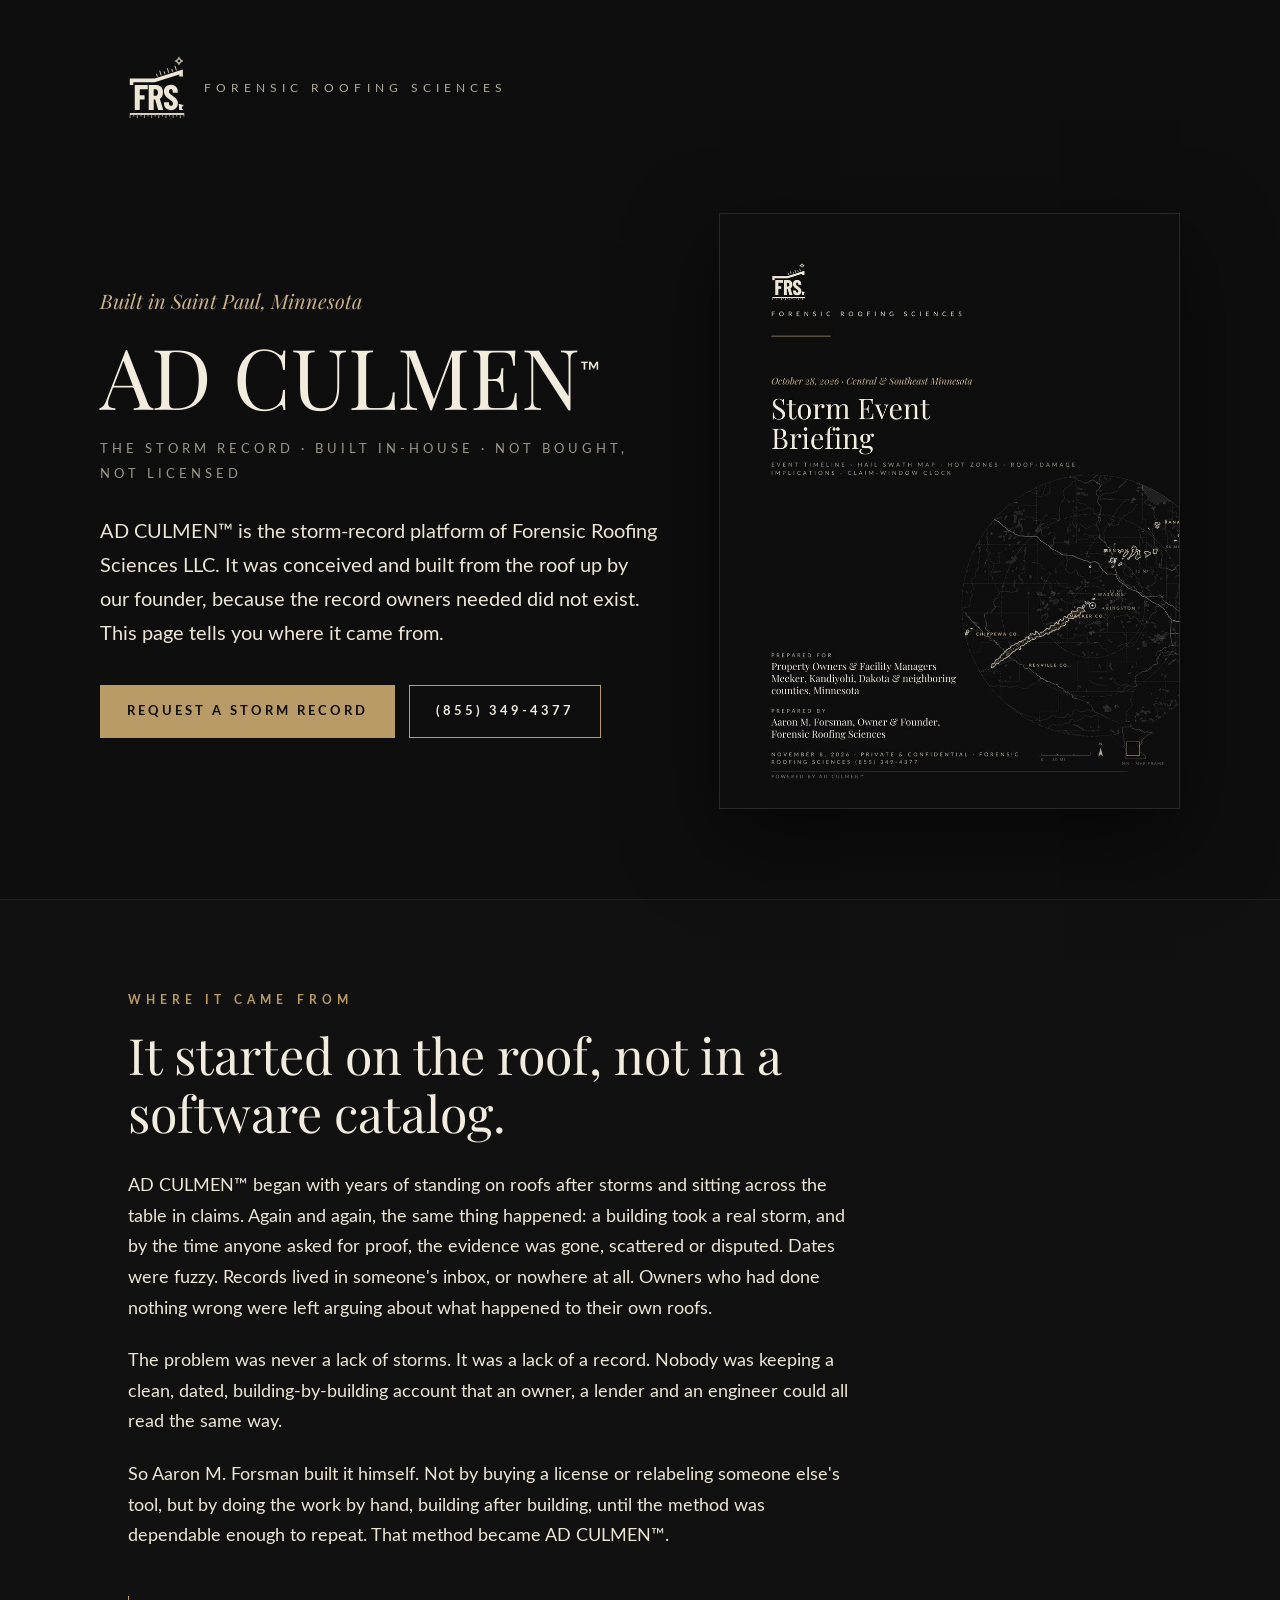
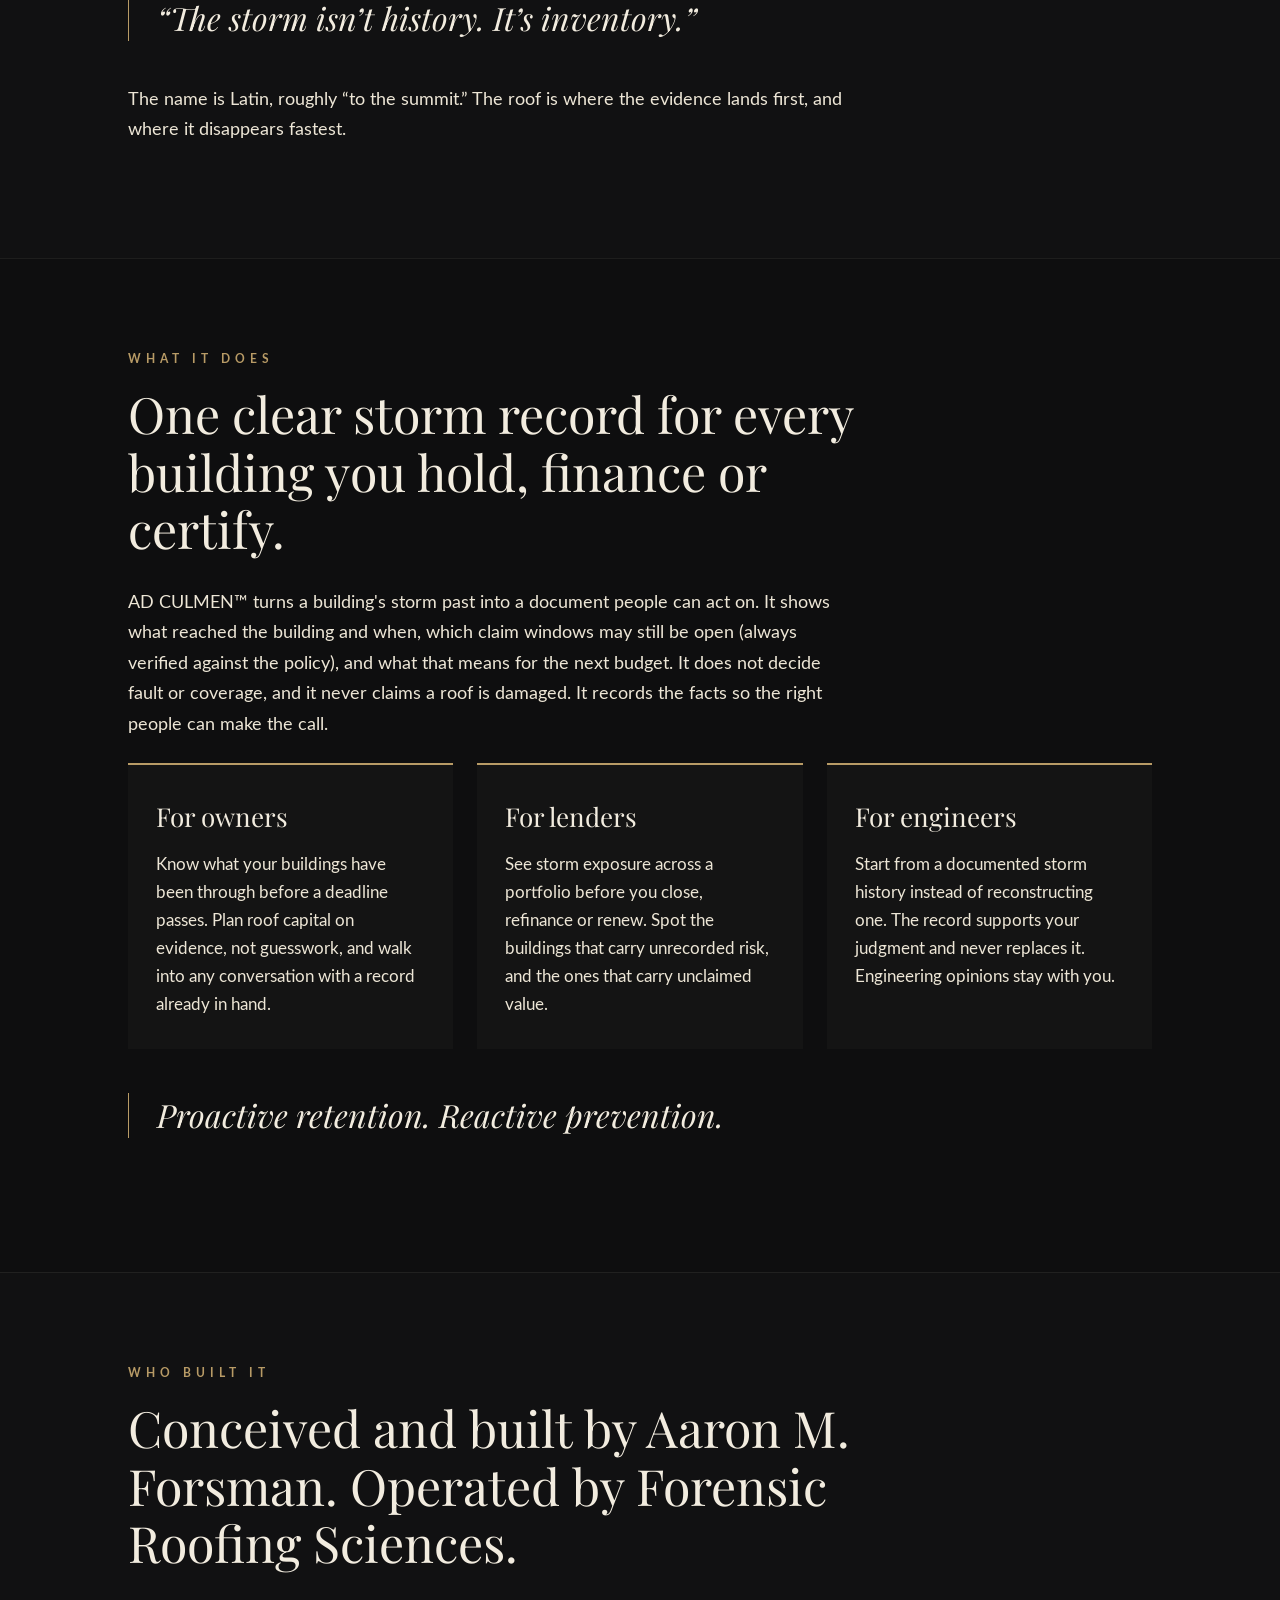
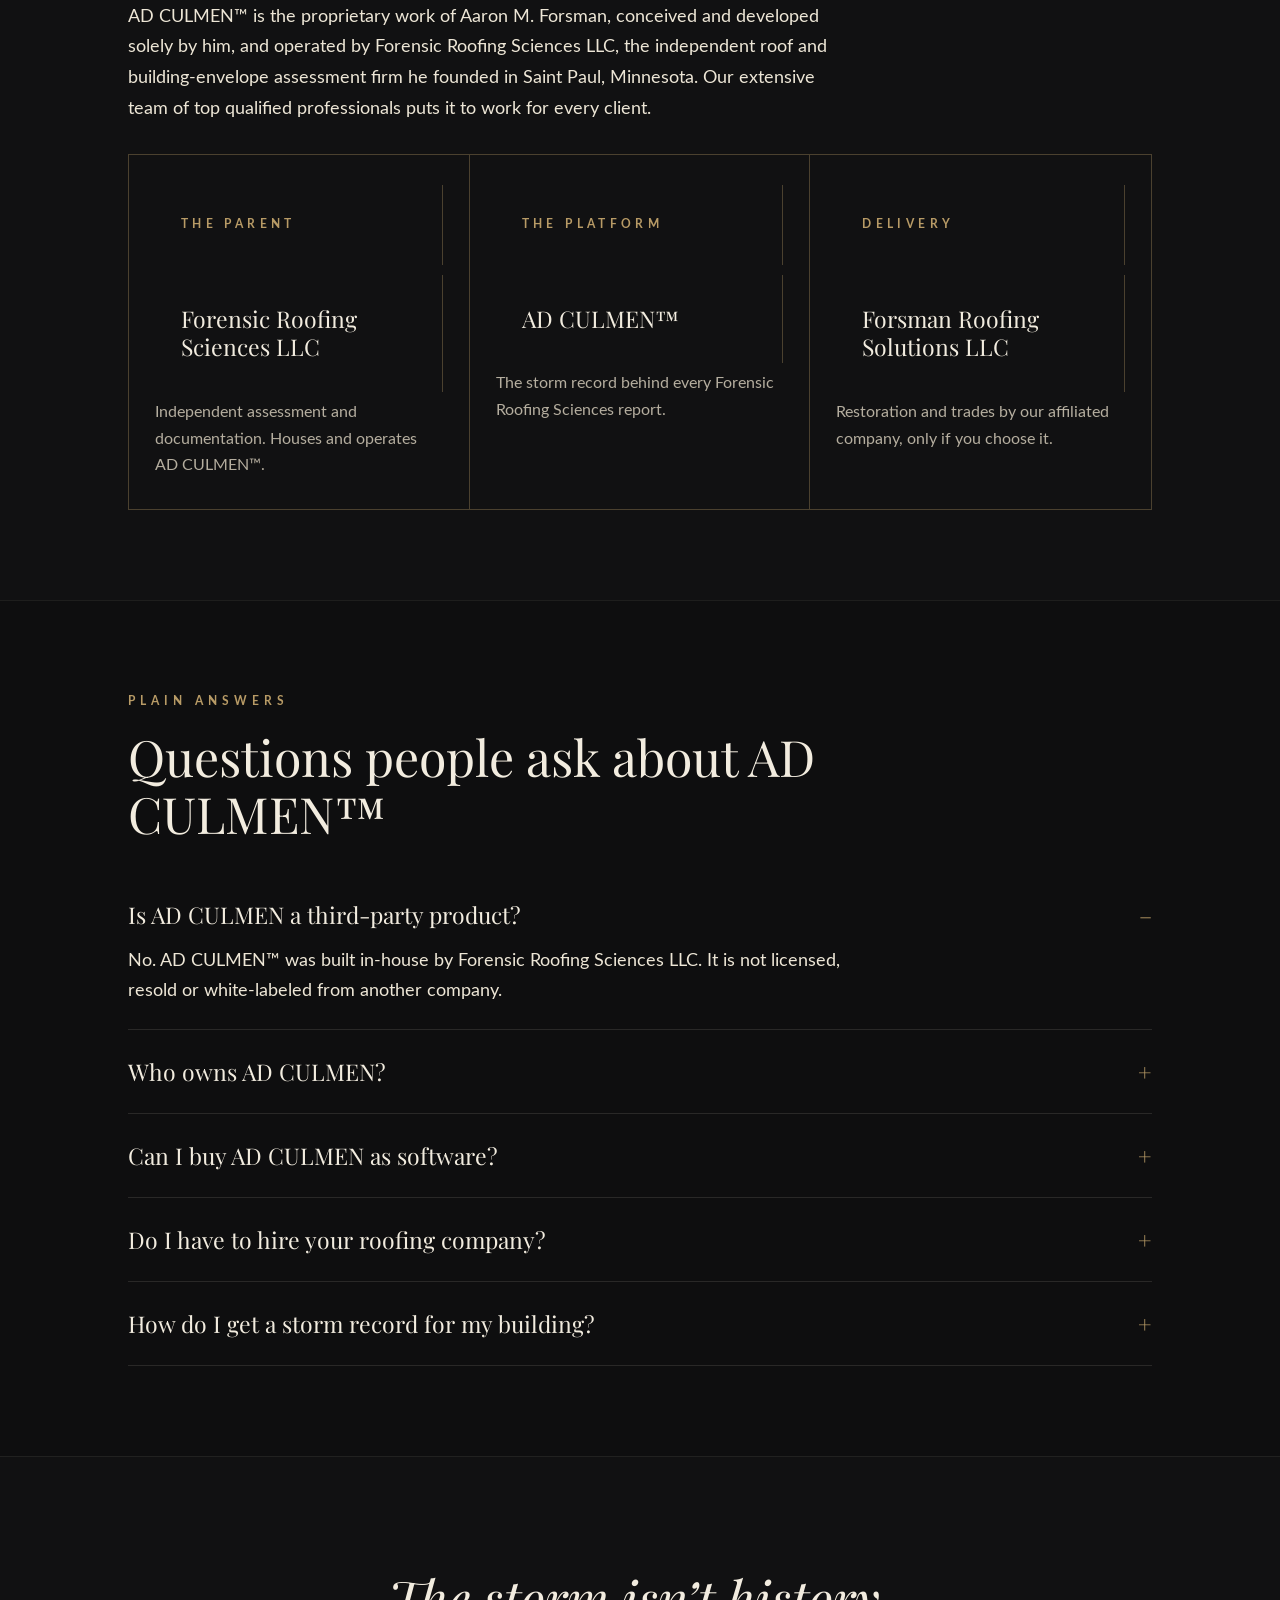
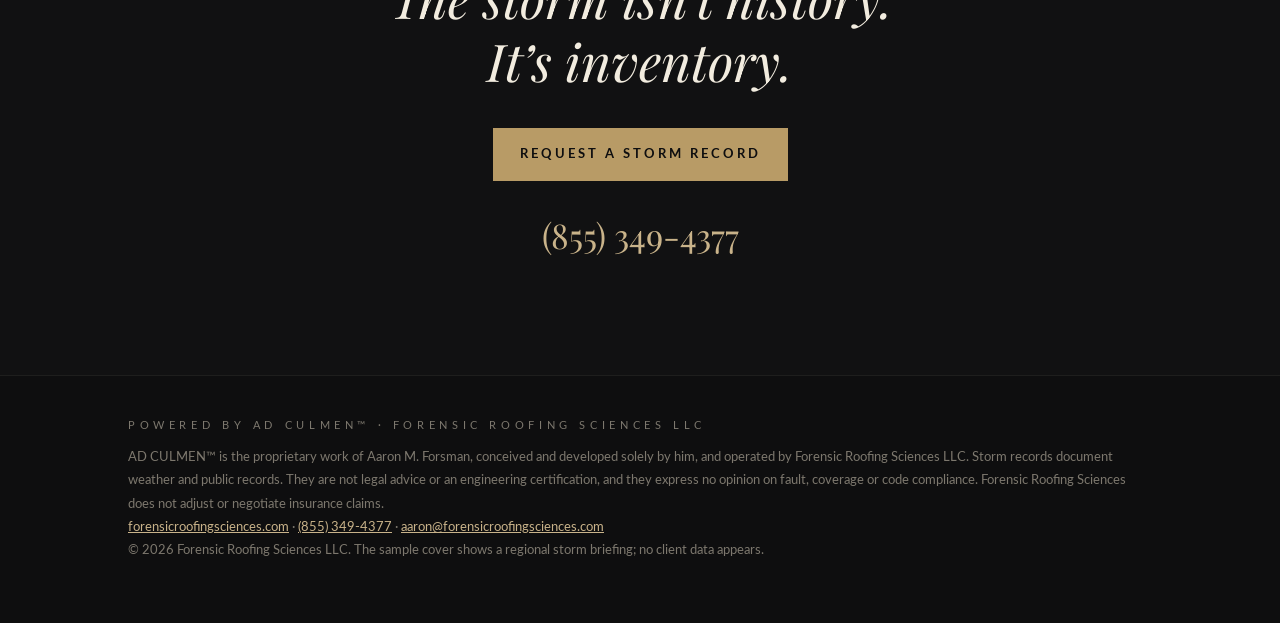
==== index.html @ 381ce91c "Add files via upload" ====
<!doctype html>
<html lang="en">
<head>
<meta charset="utf-8">
<meta name="viewport" content="width=device-width, initial-scale=1">
<title>AD CULMEN™ | The storm record built in-house by Forensic Roofing Sciences</title>
<meta name="description" content="AD CULMEN™ is the storm-record platform built in-house by Forensic Roofing Sciences LLC in Saint Paul, Minnesota. It is not licensed or bought from a third party. Here is where it came from and what it does for owners, lenders and engineers.">
<meta name="robots" content="index, follow">
<link rel="canonical" href="https://adculmen.com/">
<meta property="og:type" content="website">
<meta property="og:title" content="AD CULMEN™: built in-house by Forensic Roofing Sciences">
<meta property="og:description" content="The origin of AD CULMEN™, the storm-record platform of Forensic Roofing Sciences LLC.">
<meta property="og:url" content="https://adculmen.com/">
<meta name="theme-color" content="#0E0E0F">
<script type="application/ld+json">
{"@context":"https://schema.org","@graph":[
{"@type":"Organization","@id":"https://forensicroofingsciences.com/#org","name":"Forensic Roofing Sciences LLC","alternateName":"Forensic Roofing Sciences","url":"https://forensicroofingsciences.com","telephone":"+1-855-349-4377","email":"aaron@forensicroofingsciences.com","founder":{"@type":"Person","name":"Aaron M. Forsman","jobTitle":"Owner & Founder"},"address":{"@type":"PostalAddress","addressLocality":"Saint Paul","addressRegion":"MN","addressCountry":"US"},"brand":{"@id":"https://adculmen.com/#product"}},
{"@type":"Product","@id":"https://adculmen.com/#product","name":"AD CULMEN","description":"The proprietary storm-record platform conceived and developed solely by Aaron M. Forsman and operated by Forensic Roofing Sciences LLC. It gives owners, lenders and engineers a dated, documented storm history for each building they hold or finance.","brand":{"@type":"Brand","name":"AD CULMEN"},"manufacturer":{"@id":"https://forensicroofingsciences.com/#org"},"category":"Roof and building-envelope storm documentation","creator":{"@type":"Person","name":"Aaron M. Forsman"},"url":"https://adculmen.com/"},
{"@type":"FAQPage","mainEntity":[
{"@type":"Question","name":"Is AD CULMEN a third-party product?","acceptedAnswer":{"@type":"Answer","text":"No. AD CULMEN was built in-house by Forensic Roofing Sciences LLC. It is not licensed, resold or white-labeled from another company."}},
{"@type":"Question","name":"Who owns AD CULMEN?","acceptedAnswer":{"@type":"Answer","text":"AD CULMEN is the proprietary work of Aaron M. Forsman, conceived and developed solely by him, and operated by Forensic Roofing Sciences LLC."}},
{"@type":"Question","name":"Can I buy AD CULMEN as software?","acceptedAnswer":{"@type":"Answer","text":"No. AD CULMEN is not sold as a standalone product. Its storm records are delivered by the Forensic Roofing Sciences team as part of an assessment or portfolio engagement."}},
{"@type":"Question","name":"How do I get a storm record for my building?","acceptedAnswer":{"@type":"Answer","text":"Request one at forensicroofingsciences.com/request or call (855) 349-4377."}}
]}
]}
</script>
<style>
@font-face{font-family:"Playfair Display";font-style:normal;font-weight:400;font-display:swap;src:url([data-uri]) format("woff")}
@font-face{font-family:"Playfair Display";font-style:italic;font-weight:400;font-display:swap;src:url([data-uri]) format("woff")}
@font-face{font-family:"Lato";font-style:normal;font-weight:400;font-display:swap;src:url([data-uri]) format("woff")}
@font-face{font-family:"Lato";font-style:normal;font-weight:700;font-display:swap;src:url([data-uri]) format("woff")}
:root{--bg:#0E0E0F;--bg2:#111112;--panel:#141414;--cream:#EDE6D6;--cream-hi:#F2ECDF;--champ:#B89B66;--champ-lt:#C9B38A;--muted:#9C978C;--muted2:#B5AE9F;--muted3:#7D786E;--rule:rgba(184,155,102,.35)}
*{box-sizing:border-box;margin:0;padding:0}
html{scroll-behavior:smooth}
body{background:var(--bg);color:var(--cream);font-family:"Lato",Helvetica,Arial,sans-serif;font-weight:400;font-size:18px;line-height:1.7;-webkit-font-smoothing:antialiased}
a{color:var(--champ-lt)}
.wrap{max-width:1080px;margin:0 auto;padding:0 28px}
.serif{font-family:"Playfair Display",Georgia,serif;font-weight:400}
.track{letter-spacing:.42em;text-transform:uppercase;font-size:12px;color:var(--muted2)}
.rule{width:120px;height:1px;background:var(--champ);margin:26px 0}
header{padding:56px 0 24px}
.brand{display:flex;align-items:center;gap:18px}
.brand svg{width:58px;height:auto}
.hero{padding:70px 0 90px;display:grid;grid-template-columns:1.1fr .9fr;gap:56px;align-items:center}
.hero .kick{font-family:"Playfair Display",Georgia,serif;font-style:italic;color:var(--champ-lt);font-size:20px}
.hero h1{font-family:"Playfair Display",Georgia,serif;font-weight:400;font-size:clamp(46px,7vw,84px);line-height:1.04;color:var(--cream-hi);margin:14px 0 18px}
.hero h1 sup{font-size:.32em;vertical-align:super;font-family:"Lato",sans-serif}
.hero .sub{color:var(--muted);letter-spacing:.32em;text-transform:uppercase;font-size:12.5px;line-height:2}
.hero p.lede{margin-top:28px;font-size:20px;color:var(--cream);max-width:560px}
.cover{border:1px solid rgba(237,230,214,.12);box-shadow:0 30px 80px rgba(0,0,0,.55)}
.cover img{display:block;width:100%;height:auto}
.cap{font-size:12.5px;color:var(--muted3);margin-top:12px;letter-spacing:.06em}
.btns{display:flex;flex-wrap:wrap;gap:14px;margin-top:34px}
.btn{display:inline-block;padding:15px 26px;border:1px solid var(--champ);color:var(--cream-hi);text-decoration:none;letter-spacing:.24em;text-transform:uppercase;font-size:12.5px;font-weight:700}
.btn.solid{background:var(--champ);color:#0E0E0F}
.btn:hover{background:var(--champ-lt);color:#0E0E0F;border-color:var(--champ-lt)}
section{padding:90px 0;border-top:1px solid rgba(237,230,214,.07)}
section.alt{background:var(--bg2)}
.label{color:var(--champ);letter-spacing:.42em;text-transform:uppercase;font-size:12px;font-weight:700}
h2{font-family:"Playfair Display",Georgia,serif;font-weight:400;font-size:clamp(32px,4.4vw,50px);line-height:1.15;color:var(--cream-hi);margin:16px 0 30px;max-width:800px}
.prose{max-width:720px}
.prose p{margin-bottom:22px}
.quote{font-family:"Playfair Display",Georgia,serif;font-style:italic;font-size:clamp(24px,3vw,32px);line-height:1.4;color:var(--cream-hi);border-left:1px solid var(--champ);padding-left:28px;margin:44px 0;max-width:780px}
.grid3{display:grid;grid-template-columns:repeat(3,1fr);gap:24px;margin-top:20px}
.card{background:var(--panel);border-top:2px solid var(--champ);padding:30px 28px}
.card h3{font-family:"Playfair Display",Georgia,serif;font-weight:400;font-size:26px;color:var(--cream-hi);margin-bottom:12px}
.card p{font-size:16.5px;color:var(--cream)}
.canon{display:grid;grid-template-columns:repeat(3,1fr);gap:0;margin-top:30px;border:1px solid var(--rule)}
.canon div{padding:30px 26px;border-right:1px solid var(--rule)}
.canon div:last-child{border-right:0}
.canon .role{letter-spacing:.38em;text-transform:uppercase;font-size:11.5px;color:var(--champ);font-weight:700}
.canon .who{font-family:"Playfair Display",Georgia,serif;font-size:23px;color:var(--cream-hi);margin:10px 0 8px;line-height:1.25}
.canon p{font-size:15.5px;color:var(--muted2)}
.faq details{border-bottom:1px solid rgba(237,230,214,.12);padding:22px 0}
.faq summary{cursor:pointer;font-family:"Playfair Display",Georgia,serif;font-size:23px;color:var(--cream-hi);list-style:none}
.faq summary::-webkit-details-marker{display:none}
.faq summary::after{content:"+";float:right;color:var(--champ)}
.faq details[open] summary::after{content:"–"}
.faq details p{margin-top:12px;max-width:760px;color:var(--cream)}
.cta{text-align:center;padding:110px 0}
.cta .motto{font-family:"Playfair Display",Georgia,serif;font-style:italic;font-size:clamp(30px,4.6vw,52px);color:var(--cream-hi);line-height:1.2}
.cta .phone{font-family:"Playfair Display",Georgia,serif;font-size:34px;color:var(--champ-lt);text-decoration:none;display:inline-block;margin-top:26px}
.cta .btns{justify-content:center}
footer{padding:40px 0 60px;border-top:1px solid rgba(237,230,214,.07);font-size:13px;color:var(--muted3);line-height:1.8}
footer .track{font-size:11px;color:var(--muted3)}
@media (max-width:820px){.hero{grid-template-columns:1fr;padding:30px 0 60px}.grid3,.canon{grid-template-columns:1fr}.canon div{border-right:0;border-bottom:1px solid var(--rule)}.canon div:last-child{border-bottom:0}body{font-size:17px}section{padding:64px 0}}
</style>
</head>
<body>
<header>
 <div class="wrap brand">
  <svg preserveAspectRatio="xMidYMid meet" xmlns="http://www.w3.org/2000/svg" viewBox="-14.6 -151.7 163.3 178.7" role="img" aria-label="FRS Forensic Roofing Sciences"><title>FRS Forensic Roofing Sciences</title><path d="M-4.6,-70 L-4.6,-83 L59.6,-83 L134.9,-106.7 L134.9,-93.7" fill="none" stroke="#EDE6D6" stroke-width="10" stroke-linejoin="miter" stroke-miterlimit="10"/><path d="M67.9,-94 L65.5,-101.6" fill="none" stroke="#EDE6D6" stroke-width="2.4"/><path d="M78.7,-97.4 L74.6,-110.4" fill="none" stroke="#EDE6D6" stroke-width="2.4"/><path d="M89.5,-100.8 L87,-108.4" fill="none" stroke="#EDE6D6" stroke-width="2.4"/><path d="M100.2,-104.2 L96.1,-117.2" fill="none" stroke="#EDE6D6" stroke-width="2.4"/><path d="M111,-107.6 L108.6,-115.2" fill="none" stroke="#EDE6D6" stroke-width="2.4"/><path d="M121.7,-111 L117.7,-123.9" fill="none" stroke="#EDE6D6" stroke-width="2.4"/><circle cx="128.9" cy="-137.7" r="6.5" fill="none" stroke="#EDE6D6" stroke-width="2.6"/><path d="M126,-137.7 L117.2,-137.7" fill="none" stroke="#EDE6D6" stroke-width="2.6"/><path d="M131.8,-137.7 L140.6,-137.7" fill="none" stroke="#EDE6D6" stroke-width="2.6"/><path d="M128.9,-140.6 L128.9,-149.4" fill="none" stroke="#EDE6D6" stroke-width="2.6"/><path d="M128.9,-134.8 L128.9,-126" fill="none" stroke="#EDE6D6" stroke-width="2.6"/><path d="M39.8 -57.9H19Q18.5 -57.9 18.5 -57.4V-41.6Q18.5 -41.1 19 -41.1H30.9Q31.4 -41.1 31.8 -40.8Q32.1 -40.4 32.1 -39.9V-30.2Q32.1 -29.7 31.8 -29.4Q31.4 -29 30.9 -29H19Q18.5 -29 18.5 -28.5V-1.2Q18.5 -0.7 18.1 -0.4Q17.8 0 17.3 0H5.6Q5.1 0 4.8 -0.4Q4.4 -0.7 4.4 -1.2V-68.8Q4.4 -69.3 4.8 -69.7Q5.1 -70 5.6 -70H39.8Q40.3 -70 40.7 -69.7Q41 -69.3 41 -68.8V-59.1Q41 -58.6 40.7 -58.2Q40.3 -57.9 39.8 -57.9ZM69.9 -1 62.2 -28.6Q62 -29 61.7 -29H58.3Q57.8 -29 57.8 -28.5V-1.2Q57.8 -0.7 57.5 -0.4Q57.1 0 56.6 0H44.9Q44.4 0 44.1 -0.4Q43.7 -0.7 43.7 -1.2V-68.8Q43.7 -69.3 44.1 -69.7Q44.4 -70 44.9 -70H65.1Q70.6 -70 74.9 -67.3Q79.2 -64.7 81.6 -59.9Q83.9 -55.1 83.9 -48.9Q83.9 -43 81.7 -38.5Q79.4 -34 75.4 -31.5Q75.2 -31.4 75.1 -31.2Q75 -31.1 75.1 -30.9L84.3 -1.4L84.4 -1Q84.4 0 83.3 0H71.3Q70.2 0 69.9 -1ZM57.8 -57.4V-40.3Q57.8 -39.8 58.3 -39.8H62.8Q65.9 -39.8 67.9 -42.2Q69.8 -44.7 69.8 -48.8Q69.8 -53 67.9 -55.5Q65.9 -57.9 62.8 -57.9H58.3Q57.8 -57.9 57.8 -57.4ZM86.9 -17.5V-20.4Q86.9 -20.9 87.2 -21.2Q87.6 -21.6 88.1 -21.6H99.6Q100.1 -21.6 100.5 -21.2Q100.8 -20.9 100.8 -20.4V-18.2Q100.8 -15.1 102.4 -13.2Q104 -11.3 106.4 -11.3Q108.8 -11.3 110.4 -13.1Q112 -14.9 112 -17.8Q112 -20.8 110 -23Q108 -25.1 102.2 -29.3Q97.2 -32.9 94.1 -35.7Q91 -38.5 88.8 -42.6Q86.6 -46.7 86.6 -52.1Q86.6 -60.6 91.9 -65.7Q97.2 -70.8 105.9 -70.8Q114.7 -70.8 120.1 -65.5Q125.4 -60.2 125.4 -51.6V-49.2Q125.4 -48.7 125.1 -48.4Q124.7 -48 124.2 -48H112.7Q112.2 -48 111.8 -48.4Q111.5 -48.7 111.5 -49.2V-51.9Q111.5 -55 110 -56.9Q108.4 -58.7 105.9 -58.7Q103.5 -58.7 102 -57Q100.5 -55.2 100.5 -52.1Q100.5 -49.1 102.4 -46.8Q104.3 -44.5 109.9 -40.4Q116.1 -35.8 119.2 -33Q122.4 -30.1 124.2 -26.7Q125.9 -23.2 125.9 -18.4Q125.9 -9.6 120.5 -4.4Q115.1 0.8 106.3 0.8Q100.5 0.8 96.1 -1.5Q91.7 -3.8 89.3 -8Q86.9 -12.1 86.9 -17.5Z" fill="#EDE6D6"/><path d="M127.8,-16.4 L132.1,-16.4 L132.1,-17.5 L132.5,-17.5 L133,-15.7 L134.8,-14.9 L136.6,-15.3 L137.8,-14 L138.4,-14.5 L139.5,-13.5 L140.9,-14.1 L141.2,-13.7 L143.7,-13.4 L141.1,-12.3 L137.9,-9.4 L137.9,-7.7 L136.8,-6.6 L137.2,-5.8 L136.9,-3.8 L139.7,-1.5 L140.1,-0 L129.4,0 L129.4,-5.4 L128.6,-6.3 L129.2,-7.7 L127.8,-16.4 Z" fill="#EDE6D6"/><rect x="-9.6" y="9" width="153.3" height="5" fill="#EDE6D6"/><path d="M-8.6,14 L-8.6,23 M1.5,14 L1.5,19 M11.6,14 L11.6,23 M21.7,14 L21.7,19 M31.7,14 L31.7,23 M41.8,14 L41.8,19 M51.9,14 L51.9,23 M62,14 L62,19 M72.1,14 L72.1,23 M82.2,14 L82.2,19 M92.3,14 L92.3,23 M102.4,14 L102.4,19 M112.4,14 L112.4,23 M122.5,14 L122.5,19 M132.6,14 L132.6,23 M142.7,14 L142.7,19" fill="none" stroke="#EDE6D6" stroke-width="1.8"/></svg>
  <div><div class="track">Forensic Roofing Sciences</div></div>
 </div>
</header>

<main>
<div class="wrap hero">
 <div>
  <div class="kick">Built in Saint Paul, Minnesota</div>
  <h1>AD CULMEN<sup>™</sup></h1>
  <div class="sub">The storm record · Built in-house · Not bought, not licensed</div>
  <p class="lede">AD CULMEN™ is the storm-record platform of Forensic Roofing Sciences LLC. It was conceived and built from the roof up by our founder, because the record owners needed did not exist. This page tells you where it came from.</p>
  <div class="btns">
   <a class="btn solid" href="https://forensicroofingsciences.com/request">Request a storm record</a>
   <a class="btn" href="tel:+18553494377">(855) 349-4377</a>
  </div>
 </div>
 <figure class="cover">
  <img src="[data-uri]" alt="Sample AD CULMEN storm event briefing cover: black cover with champagne line art of a storm path across central Minnesota" width="900" height="1164">
 </figure>
</div>

<section class="alt">
 <div class="wrap">
  <div class="label">Where it came from</div>
  <h2>It started on the roof, not in a software catalog.</h2>
  <div class="prose">
   <p>AD CULMEN™ began with years of standing on roofs after storms and sitting across the table in claims. Again and again, the same thing happened: a building took a real storm, and by the time anyone asked for proof, the evidence was gone, scattered or disputed. Dates were fuzzy. Records lived in someone's inbox, or nowhere at all. Owners who had done nothing wrong were left arguing about what happened to their own roofs.</p>
   <p>The problem was never a lack of storms. It was a lack of a record. Nobody was keeping a clean, dated, building-by-building account that an owner, a lender and an engineer could all read the same way.</p>
   <p>So Aaron M. Forsman built it himself. Not by buying a license or relabeling someone else's tool, but by doing the work by hand, building after building, until the method was dependable enough to repeat. That method became AD CULMEN™.</p>
  </div>
  <div class="quote">“The storm isn’t history. It’s inventory.”</div>
  <div class="prose">
   <p>The name is Latin, roughly “to the summit.” The roof is where the evidence lands first, and where it disappears fastest.</p>
  </div>
 </div>
</section>

<section>
 <div class="wrap">
  <div class="label">What it does</div>
  <h2>One clear storm record for every building you hold, finance or certify.</h2>
  <div class="prose"><p>AD CULMEN™ turns a building's storm past into a document people can act on. It shows what reached the building and when, which claim windows may still be open (always verified against the policy), and what that means for the next budget. It does not decide fault or coverage, and it never claims a roof is damaged. It records the facts so the right people can make the call.</p></div>
  <div class="grid3">
   <div class="card"><h3>For owners</h3><p>Know what your buildings have been through before a deadline passes. Plan roof capital on evidence, not guesswork, and walk into any conversation with a record already in hand.</p></div>
   <div class="card"><h3>For lenders</h3><p>See storm exposure across a portfolio before you close, refinance or renew. Spot the buildings that carry unrecorded risk, and the ones that carry unclaimed value.</p></div>
   <div class="card"><h3>For engineers</h3><p>Start from a documented storm history instead of reconstructing one. The record supports your judgment and never replaces it. Engineering opinions stay with you.</p></div>
  </div>
  <div class="quote">Proactive retention. Reactive prevention.</div>
 </div>
</section>

<section class="alt">
 <div class="wrap">
  <div class="label">Who built it</div>
  <h2>Conceived and built by Aaron M. Forsman. Operated by Forensic Roofing Sciences.</h2>
  <div class="prose">
   <p>AD CULMEN™ is the proprietary work of Aaron M. Forsman, conceived and developed solely by him, and operated by Forensic Roofing Sciences LLC, the independent roof and building-envelope assessment firm he founded in Saint Paul, Minnesota. Our extensive team of top qualified professionals puts it to work for every client.</p>
  </div>
  <div class="canon">
   <div><div class="role">The parent</div><div class="who">Forensic Roofing Sciences LLC</div><p>Independent assessment and documentation. Houses and operates AD CULMEN™.</p></div>
   <div><div class="role">The platform</div><div class="who">AD CULMEN™</div><p>The storm record behind every Forensic Roofing Sciences report.</p></div>
   <div><div class="role">Delivery</div><div class="who">Forsman Roofing Solutions LLC</div><p>Restoration and trades by our affiliated company, only if you choose it.</p></div>
  </div>
 </div>
</section>

<section class="faq">
 <div class="wrap">
  <div class="label">Plain answers</div>
  <h2>Questions people ask about AD CULMEN™</h2>
  <details open><summary>Is AD CULMEN a third-party product?</summary><p>No. AD CULMEN™ was built in-house by Forensic Roofing Sciences LLC. It is not licensed, resold or white-labeled from another company.</p></details>
  <details><summary>Who owns AD CULMEN?</summary><p>AD CULMEN™ is the proprietary work of Aaron M. Forsman, conceived and developed solely by him, and operated by Forensic Roofing Sciences LLC. It is not for sale.</p></details>
  <details><summary>Can I buy AD CULMEN as software?</summary><p>No. AD CULMEN™ is not sold as a standalone product. Its storm records are delivered by the Forensic Roofing Sciences team as part of an assessment or portfolio engagement.</p></details>
  <details><summary>Do I have to hire your roofing company?</summary><p>Never. Forensic Roofing Sciences LLC and Forsman Roofing Solutions LLC are affiliated companies under common ownership. A storm record does not depend on whether you hire Forsman Roofing Solutions.</p></details>
  <details><summary>How do I get a storm record for my building?</summary><p>Request one at <a href="https://forensicroofingsciences.com/request">forensicroofingsciences.com/request</a> or call <a href="tel:+18553494377">(855) 349-4377</a>.</p></details>
 </div>
</section>

<section class="cta alt">
 <div class="wrap">
  <div class="motto">The storm isn’t history.<br>It’s inventory.</div>
  <div class="btns" style="margin-top:36px"><a class="btn solid" href="https://forensicroofingsciences.com/request">Request a storm record</a></div>
  <a class="phone" href="tel:+18553494377">(855) 349-4377</a>
 </div>
</section>
</main>

<footer>
 <div class="wrap">
  <div class="track">Powered by AD CULMEN™ · Forensic Roofing Sciences LLC</div>
  <p style="margin-top:10px">AD CULMEN™ is the proprietary work of Aaron M. Forsman, conceived and developed solely by him, and operated by Forensic Roofing Sciences LLC. Storm records document weather and public records. They are not legal advice or an engineering certification, and they express no opinion on fault, coverage or code compliance. Forensic Roofing Sciences does not adjust or negotiate insurance claims.<br>
  <a href="https://forensicroofingsciences.com">forensicroofingsciences.com</a> · <a href="tel:+18553494377">(855) 349-4377</a> · <a href="mailto:aaron@forensicroofingsciences.com">aaron@forensicroofingsciences.com</a><br>© 2026 Forensic Roofing Sciences LLC. The sample cover shows a regional storm briefing; no client data appears.</p>
 </div>
</footer>
</body>
</html>
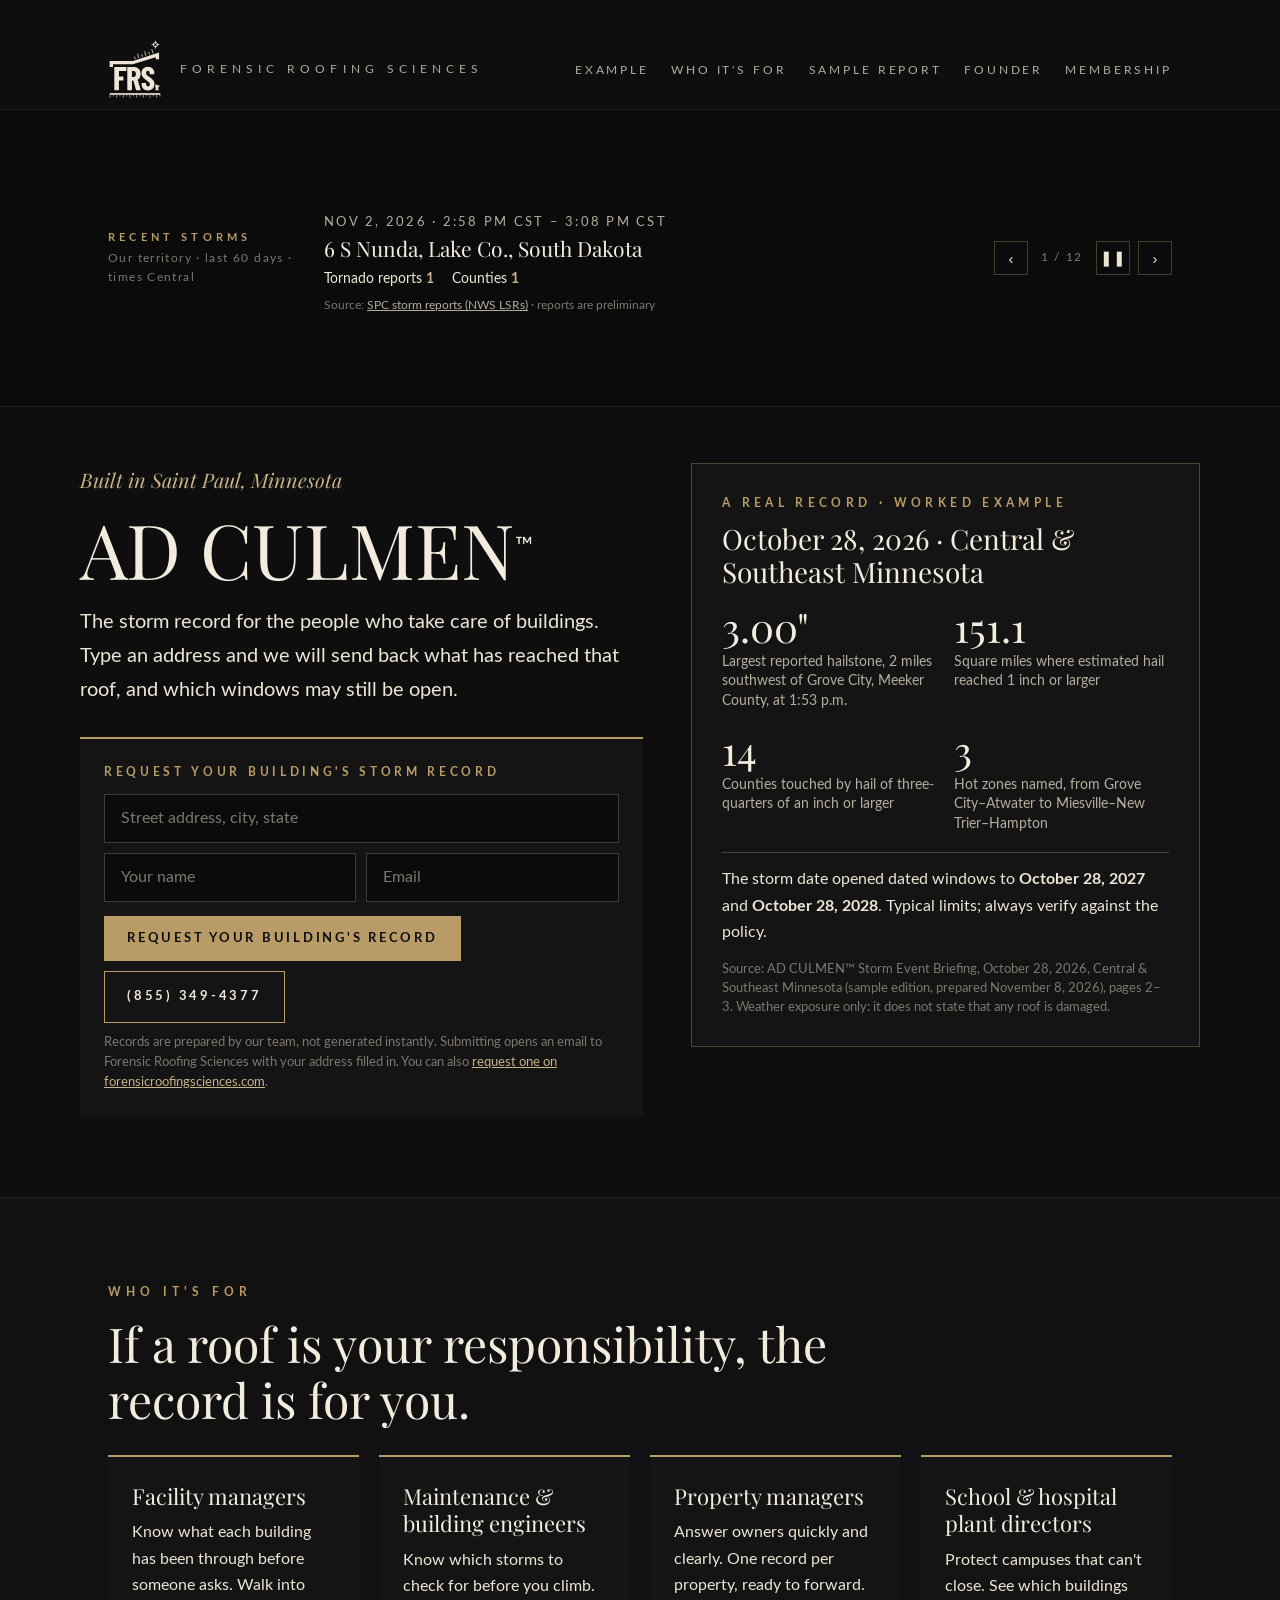
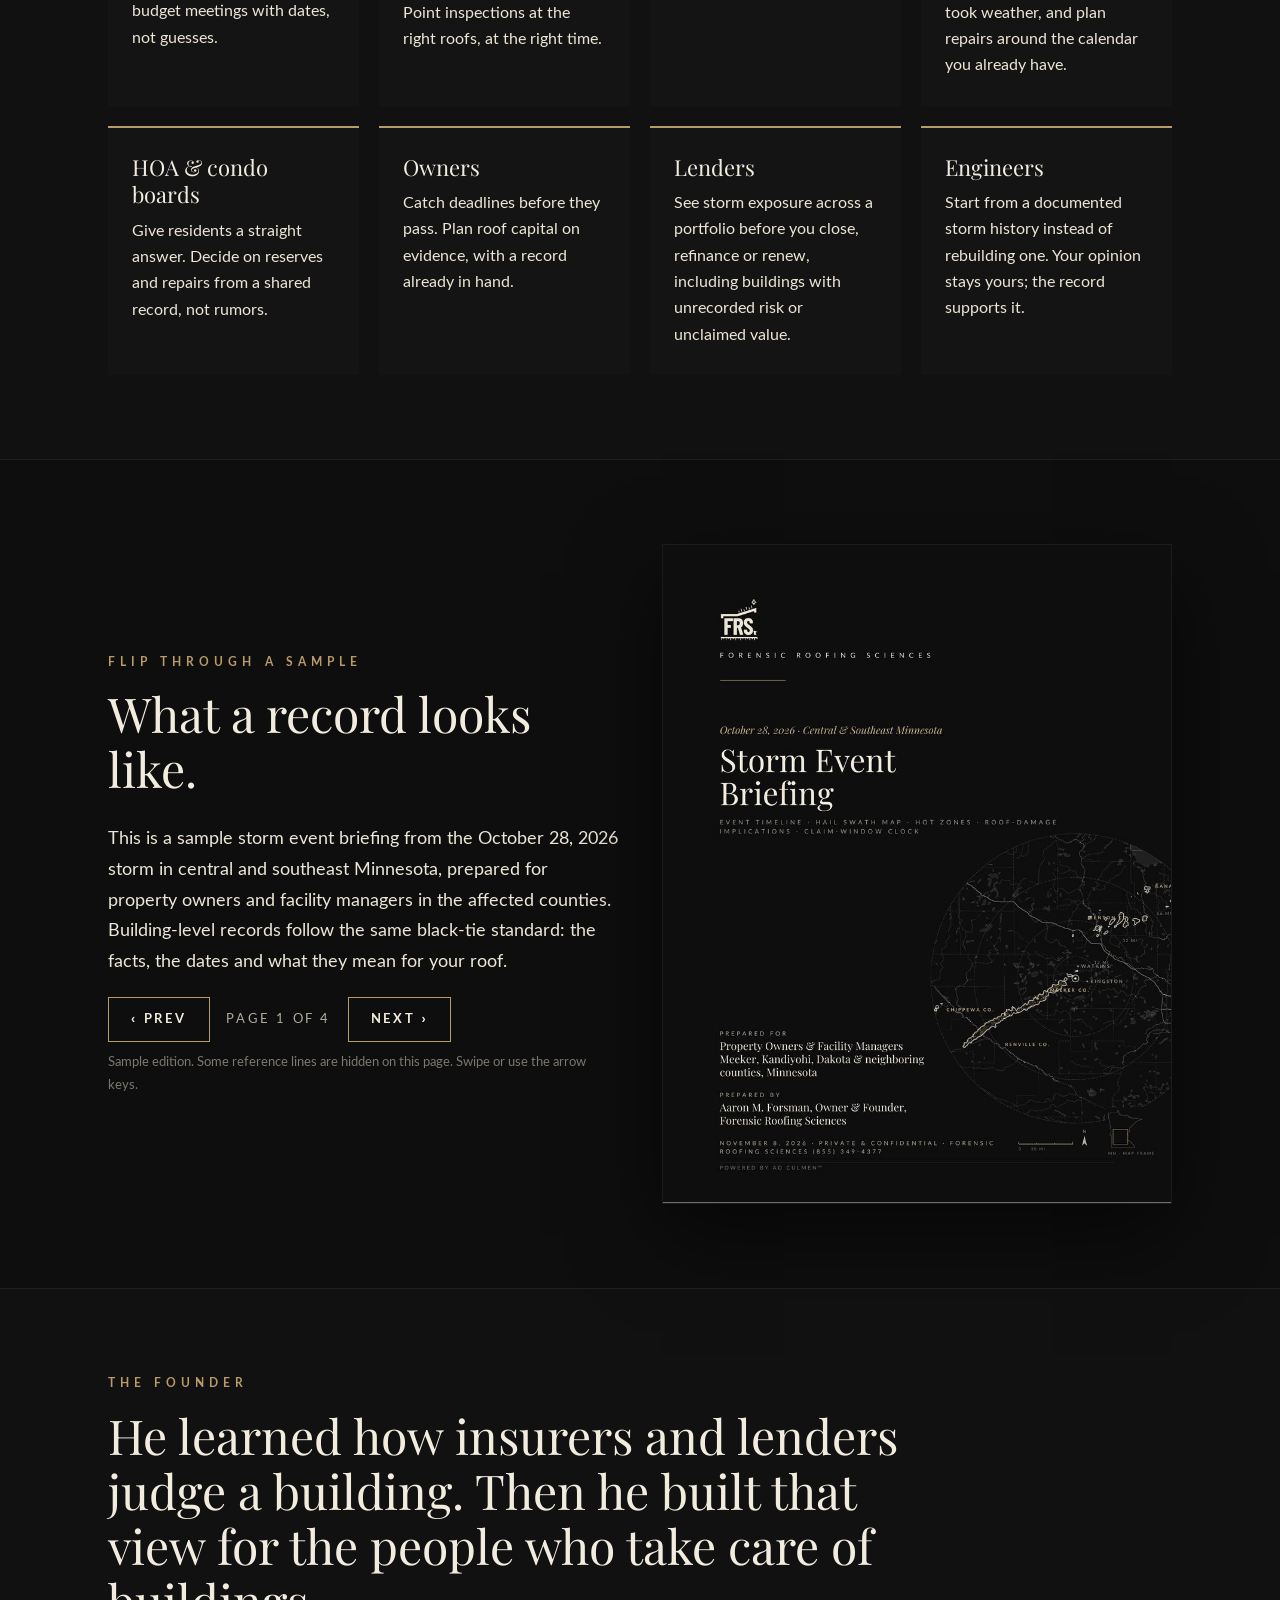
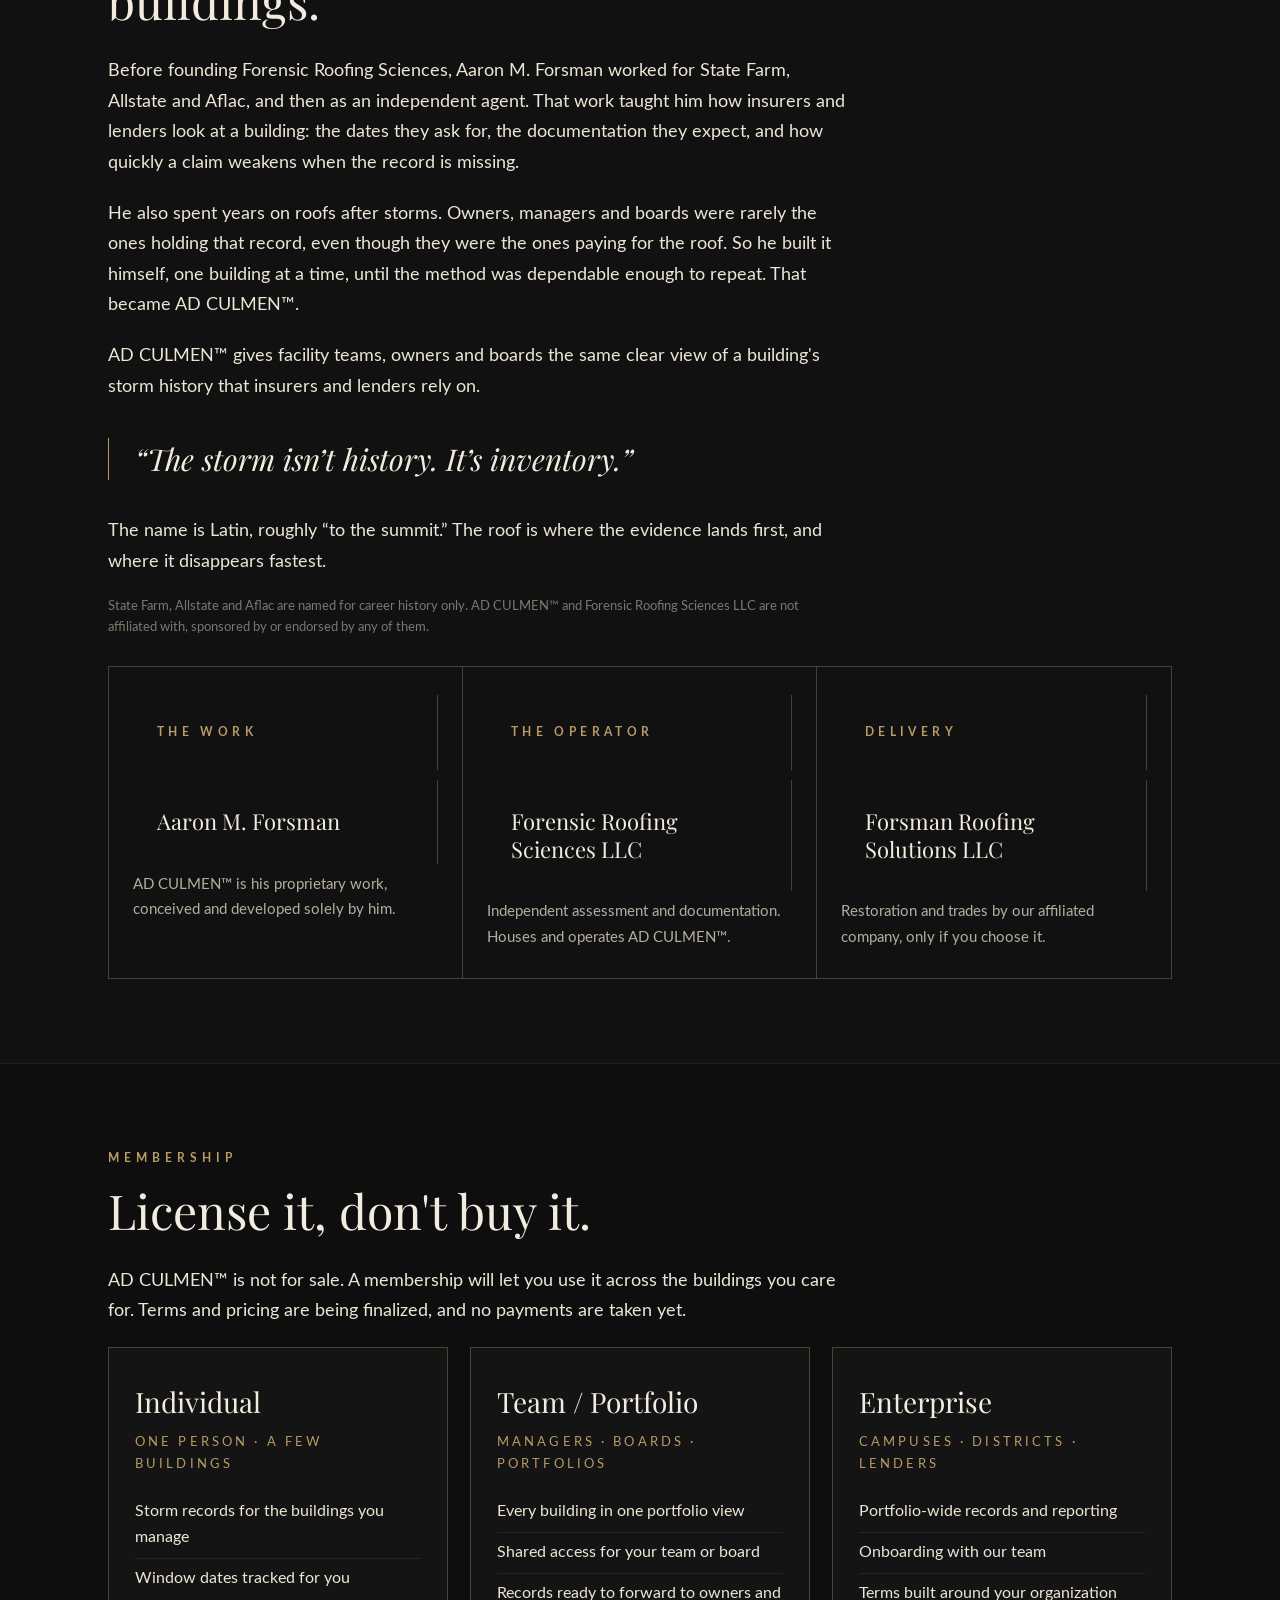
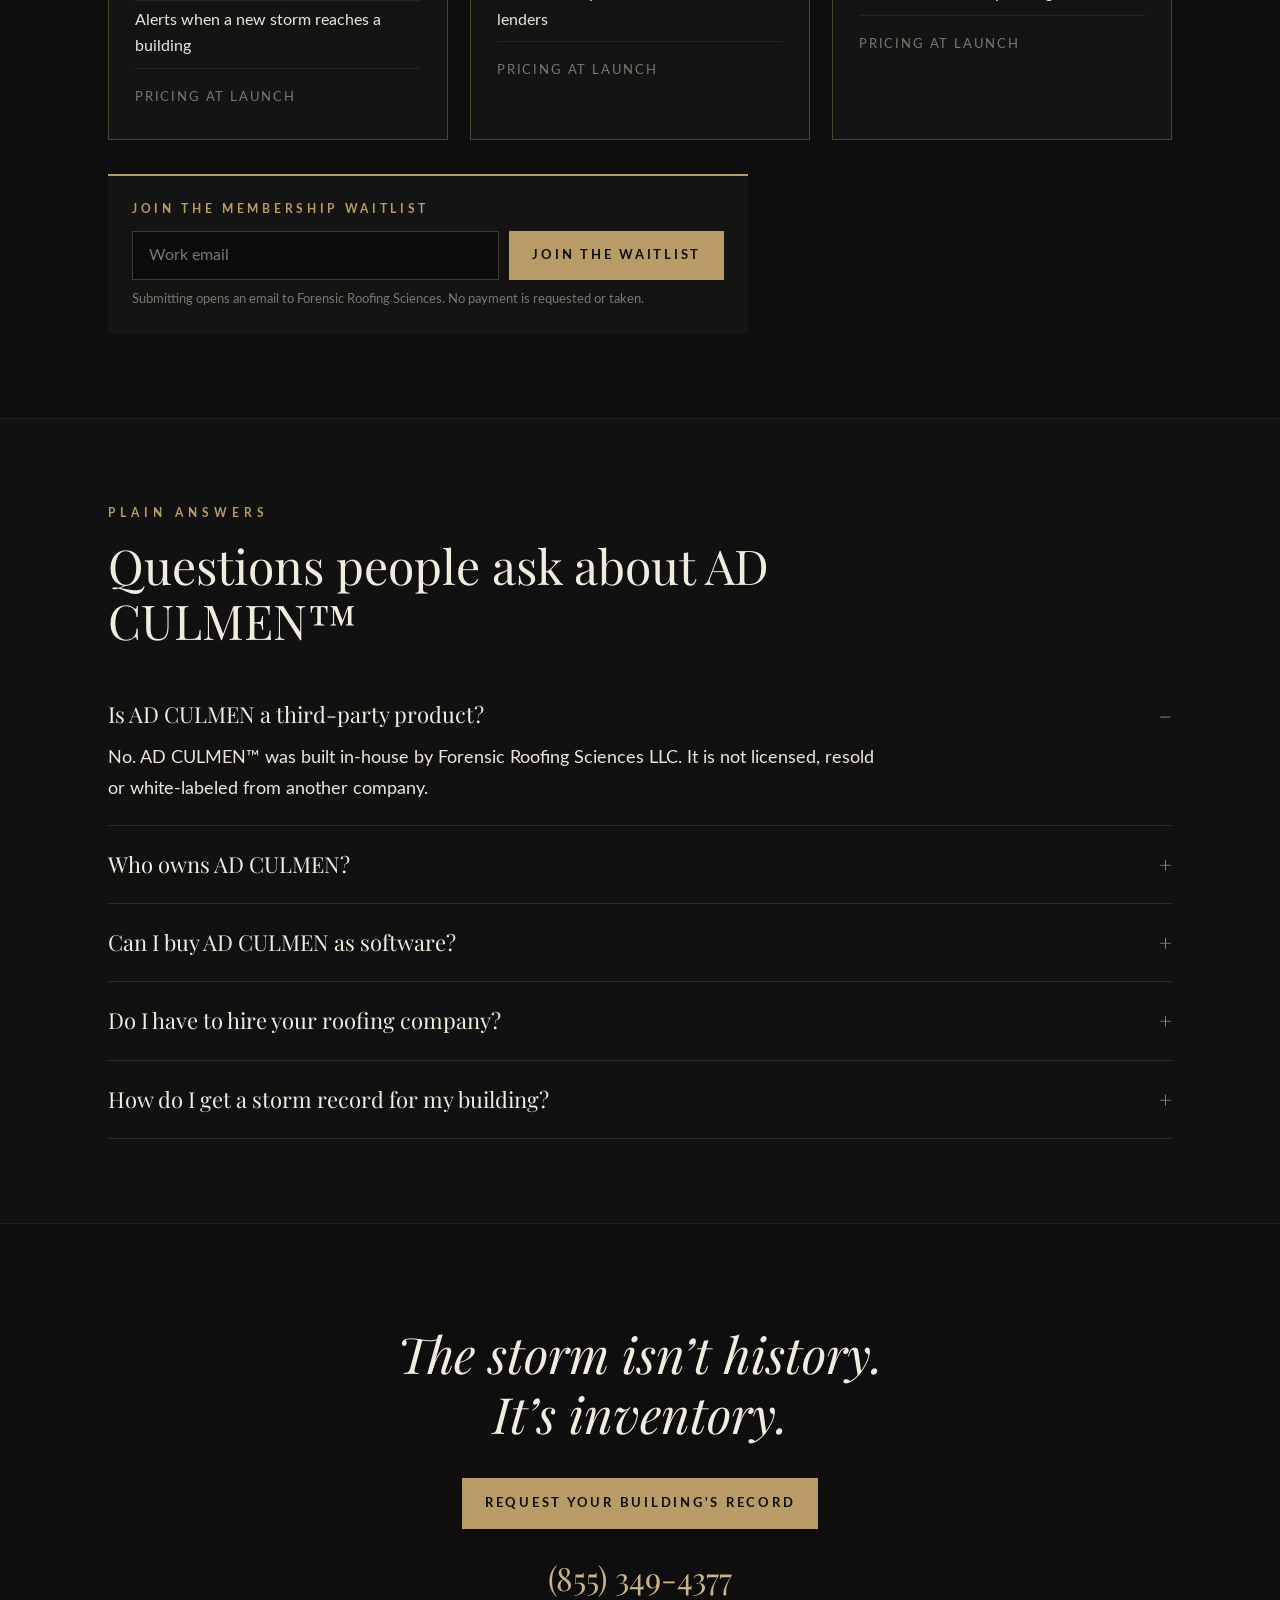
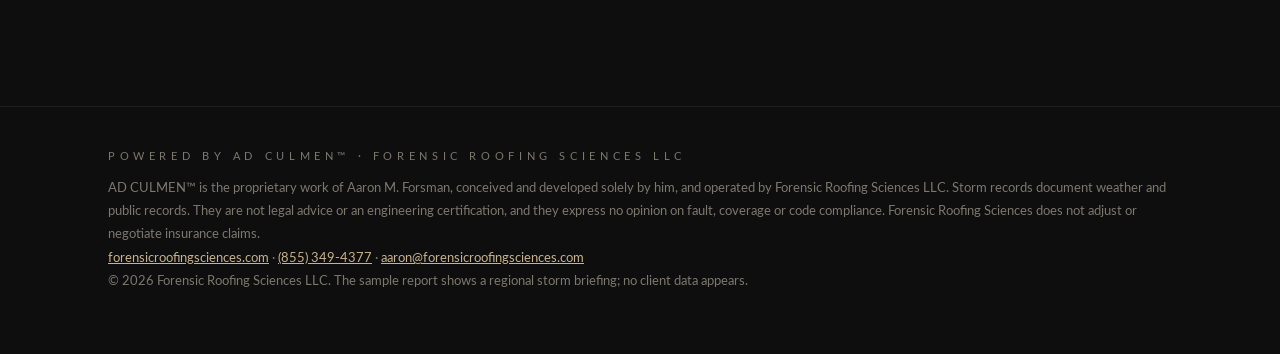
==== commit e193f87f: "Go live with v2 (Recent storms ticker); root storms.json" ====
--- a/index.html
+++ b/index.html
@@ -4,8 +4,9 @@
 <meta charset="utf-8">
 <meta name="viewport" content="width=device-width, initial-scale=1">
 <title>AD CULMEN™ | The storm record built in-house by Forensic Roofing Sciences</title>
+<meta name="robots" content="index, follow">
 <meta name="description" content="AD CULMEN™ is the storm-record platform built in-house by Forensic Roofing Sciences LLC in Saint Paul, Minnesota. It is not licensed or bought from a third party. Here is where it came from and what it does for owners, lenders and engineers.">
-<meta name="robots" content="index, follow">
+<meta name="theme-color" content="#0E0E0F">
 <link rel="canonical" href="https://adculmen.com/">
 <meta property="og:type" content="website">
 <meta property="og:title" content="AD CULMEN™: built in-house by Forensic Roofing Sciences">
@@ -19,8 +20,8 @@
 {"@type":"FAQPage","mainEntity":[
 {"@type":"Question","name":"Is AD CULMEN a third-party product?","acceptedAnswer":{"@type":"Answer","text":"No. AD CULMEN was built in-house by Forensic Roofing Sciences LLC. It is not licensed, resold or white-labeled from another company."}},
 {"@type":"Question","name":"Who owns AD CULMEN?","acceptedAnswer":{"@type":"Answer","text":"AD CULMEN is the proprietary work of Aaron M. Forsman, conceived and developed solely by him, and operated by Forensic Roofing Sciences LLC."}},
-{"@type":"Question","name":"Can I buy AD CULMEN as software?","acceptedAnswer":{"@type":"Answer","text":"No. AD CULMEN is not sold as a standalone product. Its storm records are delivered by the Forensic Roofing Sciences team as part of an assessment or portfolio engagement."}},
-{"@type":"Question","name":"How do I get a storm record for my building?","acceptedAnswer":{"@type":"Answer","text":"Request one at forensicroofingsciences.com/request or call (855) 349-4377."}}
+{"@type":"Question","name":"Can I buy AD CULMEN as software?","acceptedAnswer":{"@type":"Answer","text":"No. AD CULMEN is not for sale. A membership license is in development; join the waitlist on adculmen.com to hear when it opens."}},
+{"@type":"Question","name":"How do I get a storm record for my building?","acceptedAnswer":{"@type":"Answer","text":"Type your address on adculmen.com, request one at forensicroofingsciences.com/request, or call (855) 349-4377."}}
 ]}
 ]}
 </script>
@@ -32,157 +33,277 @@
 :root{--bg:#0E0E0F;--bg2:#111112;--panel:#141414;--cream:#EDE6D6;--cream-hi:#F2ECDF;--champ:#B89B66;--champ-lt:#C9B38A;--muted:#9C978C;--muted2:#B5AE9F;--muted3:#7D786E;--rule:rgba(184,155,102,.35)}
 *{box-sizing:border-box;margin:0;padding:0}
 html{scroll-behavior:smooth}
-body{background:var(--bg);color:var(--cream);font-family:"Lato",Helvetica,Arial,sans-serif;font-weight:400;font-size:18px;line-height:1.7;-webkit-font-smoothing:antialiased}
+body{background:var(--bg);color:var(--cream);font-family:"Lato",Helvetica,Arial,sans-serif;font-size:18px;line-height:1.7;-webkit-font-smoothing:antialiased}
 a{color:var(--champ-lt)}
-.wrap{max-width:1080px;margin:0 auto;padding:0 28px}
-.serif{font-family:"Playfair Display",Georgia,serif;font-weight:400}
+.wrap{max-width:1120px;margin:0 auto;padding:0 28px}
 .track{letter-spacing:.42em;text-transform:uppercase;font-size:12px;color:var(--muted2)}
-.rule{width:120px;height:1px;background:var(--champ);margin:26px 0}
-header{padding:56px 0 24px}
-.brand{display:flex;align-items:center;gap:18px}
-.brand svg{width:58px;height:auto}
-.hero{padding:70px 0 90px;display:grid;grid-template-columns:1.1fr .9fr;gap:56px;align-items:center}
-.hero .kick{font-family:"Playfair Display",Georgia,serif;font-style:italic;color:var(--champ-lt);font-size:20px}
-.hero h1{font-family:"Playfair Display",Georgia,serif;font-weight:400;font-size:clamp(46px,7vw,84px);line-height:1.04;color:var(--cream-hi);margin:14px 0 18px}
-.hero h1 sup{font-size:.32em;vertical-align:super;font-family:"Lato",sans-serif}
-.hero .sub{color:var(--muted);letter-spacing:.32em;text-transform:uppercase;font-size:12.5px;line-height:2}
-.hero p.lede{margin-top:28px;font-size:20px;color:var(--cream);max-width:560px}
-.cover{border:1px solid rgba(237,230,214,.12);box-shadow:0 30px 80px rgba(0,0,0,.55)}
-.cover img{display:block;width:100%;height:auto}
-.cap{font-size:12.5px;color:var(--muted3);margin-top:12px;letter-spacing:.06em}
-.btns{display:flex;flex-wrap:wrap;gap:14px;margin-top:34px}
-.btn{display:inline-block;padding:15px 26px;border:1px solid var(--champ);color:var(--cream-hi);text-decoration:none;letter-spacing:.24em;text-transform:uppercase;font-size:12.5px;font-weight:700}
+header{padding:40px 0 10px}
+.brand{display:flex;align-items:center;gap:18px;justify-content:space-between}
+.brand .l{display:flex;align-items:center;gap:18px}
+.brand svg{width:54px;height:auto}
+nav a{color:var(--muted2);text-decoration:none;font-size:12px;letter-spacing:.24em;text-transform:uppercase;margin-left:22px}
+nav a:hover{color:var(--champ-lt)}
+.serif{font-family:"Playfair Display",Georgia,serif}
+.hero{padding:56px 0 80px;display:grid;grid-template-columns:1.05fr .95fr;gap:48px;align-items:start}
+.kick{font-family:"Playfair Display",Georgia,serif;font-style:italic;color:var(--champ-lt);font-size:20px}
+h1{font-family:"Playfair Display",Georgia,serif;font-weight:400;font-size:clamp(42px,6vw,76px);line-height:1.05;color:var(--cream-hi);margin:12px 0 16px}
+h1 sup{font-size:.32em;vertical-align:super;font-family:"Lato",sans-serif}
+.lede{font-size:20px;max-width:560px}
+.lookup{margin-top:30px;background:var(--panel);border-top:2px solid var(--champ);padding:24px}
+.lookup label{display:block;letter-spacing:.32em;text-transform:uppercase;font-size:11.5px;color:var(--champ);font-weight:700;margin-bottom:12px}
+.row{display:flex;gap:10px;flex-wrap:wrap}
+input[type=text],input[type=email]{flex:1 1 240px;background:#0B0B0C;border:1px solid rgba(237,230,214,.22);color:var(--cream-hi);padding:14px 16px;font-size:16px;font-family:inherit}
+input::placeholder{color:var(--muted3)}
+input:focus{outline:1px solid var(--champ);border-color:var(--champ)}
+.btn{display:inline-block;padding:14px 22px;border:1px solid var(--champ);background:transparent;color:var(--cream-hi);text-decoration:none;letter-spacing:.22em;text-transform:uppercase;font-size:12.5px;font-weight:700;cursor:pointer;font-family:inherit}
 .btn.solid{background:var(--champ);color:#0E0E0F}
 .btn:hover{background:var(--champ-lt);color:#0E0E0F;border-color:var(--champ-lt)}
-section{padding:90px 0;border-top:1px solid rgba(237,230,214,.07)}
+.note{font-size:13px;color:var(--muted3);margin-top:10px;line-height:1.55}
+.example{background:var(--panel);border:1px solid var(--rule);padding:30px}
+.example .tag{letter-spacing:.38em;text-transform:uppercase;font-size:11.5px;color:var(--champ);font-weight:700}
+.example h3{font-family:"Playfair Display",Georgia,serif;font-weight:400;font-size:28px;color:var(--cream-hi);margin:8px 0 18px;line-height:1.2}
+.kpis{display:grid;grid-template-columns:1fr 1fr;gap:18px;margin:6px 0 18px}
+.kpi .n{font-family:"Playfair Display",Georgia,serif;font-size:40px;color:var(--cream-hi);line-height:1}
+.kpi .t{font-size:13.5px;color:var(--muted2);margin-top:6px;line-height:1.45}
+.clock{border-top:1px solid var(--rule);padding-top:14px;font-size:15.5px}
+.src{font-size:12.5px;color:var(--muted3);margin-top:14px;line-height:1.5}
+section{padding:84px 0;border-top:1px solid rgba(237,230,214,.07)}
 section.alt{background:var(--bg2)}
 .label{color:var(--champ);letter-spacing:.42em;text-transform:uppercase;font-size:12px;font-weight:700}
-h2{font-family:"Playfair Display",Georgia,serif;font-weight:400;font-size:clamp(32px,4.4vw,50px);line-height:1.15;color:var(--cream-hi);margin:16px 0 30px;max-width:800px}
-.prose{max-width:720px}
-.prose p{margin-bottom:22px}
-.quote{font-family:"Playfair Display",Georgia,serif;font-style:italic;font-size:clamp(24px,3vw,32px);line-height:1.4;color:var(--cream-hi);border-left:1px solid var(--champ);padding-left:28px;margin:44px 0;max-width:780px}
-.grid3{display:grid;grid-template-columns:repeat(3,1fr);gap:24px;margin-top:20px}
-.card{background:var(--panel);border-top:2px solid var(--champ);padding:30px 28px}
-.card h3{font-family:"Playfair Display",Georgia,serif;font-weight:400;font-size:26px;color:var(--cream-hi);margin-bottom:12px}
-.card p{font-size:16.5px;color:var(--cream)}
-.canon{display:grid;grid-template-columns:repeat(3,1fr);gap:0;margin-top:30px;border:1px solid var(--rule)}
-.canon div{padding:30px 26px;border-right:1px solid var(--rule)}
-.canon div:last-child{border-right:0}
+h2{font-family:"Playfair Display",Georgia,serif;font-weight:400;font-size:clamp(30px,4.2vw,48px);line-height:1.15;color:var(--cream-hi);margin:14px 0 28px;max-width:820px}
+.prose{max-width:740px}.prose p{margin-bottom:20px}
+.quote{font-family:"Playfair Display",Georgia,serif;font-style:italic;font-size:clamp(23px,2.8vw,30px);line-height:1.4;color:var(--cream-hi);border-left:1px solid var(--champ);padding-left:26px;margin:36px 0;max-width:780px}
+.grid4{display:grid;grid-template-columns:repeat(4,1fr);gap:20px}
+.card{background:var(--panel);border-top:2px solid var(--champ);padding:26px 24px}
+.card h3{font-family:"Playfair Display",Georgia,serif;font-weight:400;font-size:22px;color:var(--cream-hi);margin-bottom:10px;line-height:1.25}
+.card p{font-size:15.5px}
+.flip{display:grid;grid-template-columns:1fr 1fr;gap:44px;align-items:center}
+.book{position:relative;background:#000;border:1px solid rgba(237,230,214,.12);box-shadow:0 30px 80px rgba(0,0,0,.55);aspect-ratio:850/1100;overflow:hidden;touch-action:pan-y}
+.book img{position:absolute;inset:0;width:100%;height:100%;object-fit:contain;opacity:0;transition:opacity .45s ease}
+.book img.on{opacity:1}
+.ctrls{display:flex;align-items:center;gap:14px;margin-top:16px}
+.ctrls .pg{font-size:13px;letter-spacing:.2em;color:var(--muted2);text-transform:uppercase;min-width:110px;text-align:center}
+.pgnote{font-size:13px;color:var(--muted3);margin-top:10px}
+.canon{display:grid;grid-template-columns:repeat(3,1fr);margin-top:28px;border:1px solid var(--rule)}
+.canon div{padding:28px 24px;border-right:1px solid var(--rule)}.canon div:last-child{border-right:0}
 .canon .role{letter-spacing:.38em;text-transform:uppercase;font-size:11.5px;color:var(--champ);font-weight:700}
-.canon .who{font-family:"Playfair Display",Georgia,serif;font-size:23px;color:var(--cream-hi);margin:10px 0 8px;line-height:1.25}
-.canon p{font-size:15.5px;color:var(--muted2)}
-.faq details{border-bottom:1px solid rgba(237,230,214,.12);padding:22px 0}
-.faq summary{cursor:pointer;font-family:"Playfair Display",Georgia,serif;font-size:23px;color:var(--cream-hi);list-style:none}
+.canon .who{font-family:"Playfair Display",Georgia,serif;font-size:22px;color:var(--cream-hi);margin:10px 0 8px;line-height:1.25}
+.canon p{font-size:15px;color:var(--muted2)}
+.tiers{display:grid;grid-template-columns:repeat(3,1fr);gap:22px;margin-top:10px}
+.tier{border:1px solid var(--rule);padding:30px 26px;background:var(--panel)}
+.tier .nm{font-family:"Playfair Display",Georgia,serif;font-size:28px;color:var(--cream-hi)}
+.tier .for{font-size:13px;letter-spacing:.24em;text-transform:uppercase;color:var(--champ);margin:6px 0 16px}
+.tier ul{list-style:none;font-size:15.5px}.tier li{padding:7px 0;border-bottom:1px solid rgba(237,230,214,.08)}
+.tier .price{margin-top:18px;font-size:13px;color:var(--muted3);letter-spacing:.14em;text-transform:uppercase}
+.wait{margin-top:34px;max-width:640px}
+.faq details{border-bottom:1px solid rgba(237,230,214,.12);padding:20px 0}
+.faq summary{cursor:pointer;font-family:"Playfair Display",Georgia,serif;font-size:22px;color:var(--cream-hi);list-style:none}
 .faq summary::-webkit-details-marker{display:none}
-.faq summary::after{content:"+";float:right;color:var(--champ)}
-.faq details[open] summary::after{content:"–"}
-.faq details p{margin-top:12px;max-width:760px;color:var(--cream)}
-.cta{text-align:center;padding:110px 0}
-.cta .motto{font-family:"Playfair Display",Georgia,serif;font-style:italic;font-size:clamp(30px,4.6vw,52px);color:var(--cream-hi);line-height:1.2}
-.cta .phone{font-family:"Playfair Display",Georgia,serif;font-size:34px;color:var(--champ-lt);text-decoration:none;display:inline-block;margin-top:26px}
-.cta .btns{justify-content:center}
+.faq summary::after{content:"+";float:right;color:var(--champ)}.faq details[open] summary::after{content:"–"}
+.faq details p{margin-top:10px;max-width:780px}
+.cta{text-align:center;padding:100px 0}
+.cta .motto{font-family:"Playfair Display",Georgia,serif;font-style:italic;font-size:clamp(30px,4.4vw,50px);color:var(--cream-hi);line-height:1.2}
+.cta .phone{font-family:"Playfair Display",Georgia,serif;font-size:32px;color:var(--champ-lt);text-decoration:none;display:inline-block;margin-top:22px}
 footer{padding:40px 0 60px;border-top:1px solid rgba(237,230,214,.07);font-size:13px;color:var(--muted3);line-height:1.8}
-footer .track{font-size:11px;color:var(--muted3)}
-@media (max-width:820px){.hero{grid-template-columns:1fr;padding:30px 0 60px}.grid3,.canon{grid-template-columns:1fr}.canon div{border-right:0;border-bottom:1px solid var(--rule)}.canon div:last-child{border-bottom:0}body{font-size:17px}section{padding:64px 0}}
+@media (max-width:980px){.grid4{grid-template-columns:repeat(2,1fr)}}
+@media (max-width:820px){.hero,.flip{grid-template-columns:1fr}.tiers,.canon{grid-template-columns:1fr}.canon div{border-right:0;border-bottom:1px solid var(--rule)}nav{display:none}body{font-size:17px}section{padding:60px 0}}
+@media (max-width:520px){.grid4{grid-template-columns:1fr}.kpis{grid-template-columns:1fr}}
+
+.storms{border-top:1px solid rgba(237,230,214,.07);border-bottom:1px solid rgba(237,230,214,.07);background:#0B0B0C}
+.storms .wrap{display:grid;grid-template-columns:190px 1fr auto;gap:26px;align-items:center;padding-top:18px;padding-bottom:18px}
+.storms .lbl{letter-spacing:.38em;text-transform:uppercase;font-size:11px;color:var(--champ);font-weight:700;line-height:1.6}
+.storms .lbl small{display:block;letter-spacing:.12em;color:var(--muted3);font-weight:400;text-transform:none;font-size:11.5px;margin-top:4px}
+.stage{position:relative;min-height:92px}
+.st-item{position:absolute;inset:0;opacity:0;visibility:hidden;transition:opacity .9s ease,visibility 0s linear .9s}
+.st-item.on{opacity:1;visibility:visible;transition:opacity .9s ease}
+.st-when{font-size:12.5px;letter-spacing:.18em;text-transform:uppercase;color:var(--muted2)}
+.st-where{font-family:"Playfair Display",Georgia,serif;font-size:21px;color:var(--cream-hi);line-height:1.25;margin:2px 0 6px}
+.st-stats{display:flex;flex-wrap:wrap;gap:6px 18px;font-size:14px;color:var(--cream)}
+.st-stats b{color:var(--champ-lt);font-weight:700}
+.st-src{font-size:11.5px;color:var(--muted3);margin-top:5px}
+.st-src a{color:var(--muted2)}
+.st-ctrl{display:flex;gap:8px;align-items:center}
+.st-ctrl button{background:none;border:1px solid var(--rule);color:var(--cream);width:34px;height:34px;cursor:pointer;font-size:15px}
+.st-ctrl button:hover{border-color:var(--champ);color:var(--champ-lt)}
+.st-count{font-size:11.5px;color:var(--muted3);letter-spacing:.14em;min-width:52px;text-align:center}
+@media (max-width:820px){.storms .wrap{grid-template-columns:1fr;gap:10px}.stage{min-height:150px}}
+@media (prefers-reduced-motion:reduce){.st-item,.st-item.on{transition:none}}
 </style>
 </head>
 <body>
-<header>
- <div class="wrap brand">
-  <svg preserveAspectRatio="xMidYMid meet" xmlns="http://www.w3.org/2000/svg" viewBox="-14.6 -151.7 163.3 178.7" role="img" aria-label="FRS Forensic Roofing Sciences"><title>FRS Forensic Roofing Sciences</title><path d="M-4.6,-70 L-4.6,-83 L59.6,-83 L134.9,-106.7 L134.9,-93.7" fill="none" stroke="#EDE6D6" stroke-width="10" stroke-linejoin="miter" stroke-miterlimit="10"/><path d="M67.9,-94 L65.5,-101.6" fill="none" stroke="#EDE6D6" stroke-width="2.4"/><path d="M78.7,-97.4 L74.6,-110.4" fill="none" stroke="#EDE6D6" stroke-width="2.4"/><path d="M89.5,-100.8 L87,-108.4" fill="none" stroke="#EDE6D6" stroke-width="2.4"/><path d="M100.2,-104.2 L96.1,-117.2" fill="none" stroke="#EDE6D6" stroke-width="2.4"/><path d="M111,-107.6 L108.6,-115.2" fill="none" stroke="#EDE6D6" stroke-width="2.4"/><path d="M121.7,-111 L117.7,-123.9" fill="none" stroke="#EDE6D6" stroke-width="2.4"/><circle cx="128.9" cy="-137.7" r="6.5" fill="none" stroke="#EDE6D6" stroke-width="2.6"/><path d="M126,-137.7 L117.2,-137.7" fill="none" stroke="#EDE6D6" stroke-width="2.6"/><path d="M131.8,-137.7 L140.6,-137.7" fill="none" stroke="#EDE6D6" stroke-width="2.6"/><path d="M128.9,-140.6 L128.9,-149.4" fill="none" stroke="#EDE6D6" stroke-width="2.6"/><path d="M128.9,-134.8 L128.9,-126" fill="none" stroke="#EDE6D6" stroke-width="2.6"/><path d="M39.8 -57.9H19Q18.5 -57.9 18.5 -57.4V-41.6Q18.5 -41.1 19 -41.1H30.9Q31.4 -41.1 31.8 -40.8Q32.1 -40.4 32.1 -39.9V-30.2Q32.1 -29.7 31.8 -29.4Q31.4 -29 30.9 -29H19Q18.5 -29 18.5 -28.5V-1.2Q18.5 -0.7 18.1 -0.4Q17.8 0 17.3 0H5.6Q5.1 0 4.8 -0.4Q4.4 -0.7 4.4 -1.2V-68.8Q4.4 -69.3 4.8 -69.7Q5.1 -70 5.6 -70H39.8Q40.3 -70 40.7 -69.7Q41 -69.3 41 -68.8V-59.1Q41 -58.6 40.7 -58.2Q40.3 -57.9 39.8 -57.9ZM69.9 -1 62.2 -28.6Q62 -29 61.7 -29H58.3Q57.8 -29 57.8 -28.5V-1.2Q57.8 -0.7 57.5 -0.4Q57.1 0 56.6 0H44.9Q44.4 0 44.1 -0.4Q43.7 -0.7 43.7 -1.2V-68.8Q43.7 -69.3 44.1 -69.7Q44.4 -70 44.9 -70H65.1Q70.6 -70 74.9 -67.3Q79.2 -64.7 81.6 -59.9Q83.9 -55.1 83.9 -48.9Q83.9 -43 81.7 -38.5Q79.4 -34 75.4 -31.5Q75.2 -31.4 75.1 -31.2Q75 -31.1 75.1 -30.9L84.3 -1.4L84.4 -1Q84.4 0 83.3 0H71.3Q70.2 0 69.9 -1ZM57.8 -57.4V-40.3Q57.8 -39.8 58.3 -39.8H62.8Q65.9 -39.8 67.9 -42.2Q69.8 -44.7 69.8 -48.8Q69.8 -53 67.9 -55.5Q65.9 -57.9 62.8 -57.9H58.3Q57.8 -57.9 57.8 -57.4ZM86.9 -17.5V-20.4Q86.9 -20.9 87.2 -21.2Q87.6 -21.6 88.1 -21.6H99.6Q100.1 -21.6 100.5 -21.2Q100.8 -20.9 100.8 -20.4V-18.2Q100.8 -15.1 102.4 -13.2Q104 -11.3 106.4 -11.3Q108.8 -11.3 110.4 -13.1Q112 -14.9 112 -17.8Q112 -20.8 110 -23Q108 -25.1 102.2 -29.3Q97.2 -32.9 94.1 -35.7Q91 -38.5 88.8 -42.6Q86.6 -46.7 86.6 -52.1Q86.6 -60.6 91.9 -65.7Q97.2 -70.8 105.9 -70.8Q114.7 -70.8 120.1 -65.5Q125.4 -60.2 125.4 -51.6V-49.2Q125.4 -48.7 125.1 -48.4Q124.7 -48 124.2 -48H112.7Q112.2 -48 111.8 -48.4Q111.5 -48.7 111.5 -49.2V-51.9Q111.5 -55 110 -56.9Q108.4 -58.7 105.9 -58.7Q103.5 -58.7 102 -57Q100.5 -55.2 100.5 -52.1Q100.5 -49.1 102.4 -46.8Q104.3 -44.5 109.9 -40.4Q116.1 -35.8 119.2 -33Q122.4 -30.1 124.2 -26.7Q125.9 -23.2 125.9 -18.4Q125.9 -9.6 120.5 -4.4Q115.1 0.8 106.3 0.8Q100.5 0.8 96.1 -1.5Q91.7 -3.8 89.3 -8Q86.9 -12.1 86.9 -17.5Z" fill="#EDE6D6"/><path d="M127.8,-16.4 L132.1,-16.4 L132.1,-17.5 L132.5,-17.5 L133,-15.7 L134.8,-14.9 L136.6,-15.3 L137.8,-14 L138.4,-14.5 L139.5,-13.5 L140.9,-14.1 L141.2,-13.7 L143.7,-13.4 L141.1,-12.3 L137.9,-9.4 L137.9,-7.7 L136.8,-6.6 L137.2,-5.8 L136.9,-3.8 L139.7,-1.5 L140.1,-0 L129.4,0 L129.4,-5.4 L128.6,-6.3 L129.2,-7.7 L127.8,-16.4 Z" fill="#EDE6D6"/><rect x="-9.6" y="9" width="153.3" height="5" fill="#EDE6D6"/><path d="M-8.6,14 L-8.6,23 M1.5,14 L1.5,19 M11.6,14 L11.6,23 M21.7,14 L21.7,19 M31.7,14 L31.7,23 M41.8,14 L41.8,19 M51.9,14 L51.9,23 M62,14 L62,19 M72.1,14 L72.1,23 M82.2,14 L82.2,19 M92.3,14 L92.3,23 M102.4,14 L102.4,19 M112.4,14 L112.4,23 M122.5,14 L122.5,19 M132.6,14 L132.6,23 M142.7,14 L142.7,19" fill="none" stroke="#EDE6D6" stroke-width="1.8"/></svg>
-  <div><div class="track">Forensic Roofing Sciences</div></div>
- </div>
-</header>
+<header><div class="wrap brand"><div class="l"><svg preserveAspectRatio="xMidYMid meet" xmlns="http://www.w3.org/2000/svg" viewBox="-14.6 -151.7 163.3 178.7" role="img" aria-label="FRS Forensic Roofing Sciences"><title>FRS Forensic Roofing Sciences</title><path d="M-4.6,-70 L-4.6,-83 L59.6,-83 L134.9,-106.7 L134.9,-93.7" fill="none" stroke="#EDE6D6" stroke-width="10" stroke-linejoin="miter" stroke-miterlimit="10"/><path d="M67.9,-94 L65.5,-101.6" fill="none" stroke="#EDE6D6" stroke-width="2.4"/><path d="M78.7,-97.4 L74.6,-110.4" fill="none" stroke="#EDE6D6" stroke-width="2.4"/><path d="M89.5,-100.8 L87,-108.4" fill="none" stroke="#EDE6D6" stroke-width="2.4"/><path d="M100.2,-104.2 L96.1,-117.2" fill="none" stroke="#EDE6D6" stroke-width="2.4"/><path d="M111,-107.6 L108.6,-115.2" fill="none" stroke="#EDE6D6" stroke-width="2.4"/><path d="M121.7,-111 L117.7,-123.9" fill="none" stroke="#EDE6D6" stroke-width="2.4"/><circle cx="128.9" cy="-137.7" r="6.5" fill="none" stroke="#EDE6D6" stroke-width="2.6"/><path d="M126,-137.7 L117.2,-137.7" fill="none" stroke="#EDE6D6" stroke-width="2.6"/><path d="M131.8,-137.7 L140.6,-137.7" fill="none" stroke="#EDE6D6" stroke-width="2.6"/><path d="M128.9,-140.6 L128.9,-149.4" fill="none" stroke="#EDE6D6" stroke-width="2.6"/><path d="M128.9,-134.8 L128.9,-126" fill="none" stroke="#EDE6D6" stroke-width="2.6"/><path d="M39.8 -57.9H19Q18.5 -57.9 18.5 -57.4V-41.6Q18.5 -41.1 19 -41.1H30.9Q31.4 -41.1 31.8 -40.8Q32.1 -40.4 32.1 -39.9V-30.2Q32.1 -29.7 31.8 -29.4Q31.4 -29 30.9 -29H19Q18.5 -29 18.5 -28.5V-1.2Q18.5 -0.7 18.1 -0.4Q17.8 0 17.3 0H5.6Q5.1 0 4.8 -0.4Q4.4 -0.7 4.4 -1.2V-68.8Q4.4 -69.3 4.8 -69.7Q5.1 -70 5.6 -70H39.8Q40.3 -70 40.7 -69.7Q41 -69.3 41 -68.8V-59.1Q41 -58.6 40.7 -58.2Q40.3 -57.9 39.8 -57.9ZM69.9 -1 62.2 -28.6Q62 -29 61.7 -29H58.3Q57.8 -29 57.8 -28.5V-1.2Q57.8 -0.7 57.5 -0.4Q57.1 0 56.6 0H44.9Q44.4 0 44.1 -0.4Q43.7 -0.7 43.7 -1.2V-68.8Q43.7 -69.3 44.1 -69.7Q44.4 -70 44.9 -70H65.1Q70.6 -70 74.9 -67.3Q79.2 -64.7 81.6 -59.9Q83.9 -55.1 83.9 -48.9Q83.9 -43 81.7 -38.5Q79.4 -34 75.4 -31.5Q75.2 -31.4 75.1 -31.2Q75 -31.1 75.1 -30.9L84.3 -1.4L84.4 -1Q84.4 0 83.3 0H71.3Q70.2 0 69.9 -1ZM57.8 -57.4V-40.3Q57.8 -39.8 58.3 -39.8H62.8Q65.9 -39.8 67.9 -42.2Q69.8 -44.7 69.8 -48.8Q69.8 -53 67.9 -55.5Q65.9 -57.9 62.8 -57.9H58.3Q57.8 -57.9 57.8 -57.4ZM86.9 -17.5V-20.4Q86.9 -20.9 87.2 -21.2Q87.6 -21.6 88.1 -21.6H99.6Q100.1 -21.6 100.5 -21.2Q100.8 -20.9 100.8 -20.4V-18.2Q100.8 -15.1 102.4 -13.2Q104 -11.3 106.4 -11.3Q108.8 -11.3 110.4 -13.1Q112 -14.9 112 -17.8Q112 -20.8 110 -23Q108 -25.1 102.2 -29.3Q97.2 -32.9 94.1 -35.7Q91 -38.5 88.8 -42.6Q86.6 -46.7 86.6 -52.1Q86.6 -60.6 91.9 -65.7Q97.2 -70.8 105.9 -70.8Q114.7 -70.8 120.1 -65.5Q125.4 -60.2 125.4 -51.6V-49.2Q125.4 -48.7 125.1 -48.4Q124.7 -48 124.2 -48H112.7Q112.2 -48 111.8 -48.4Q111.5 -48.7 111.5 -49.2V-51.9Q111.5 -55 110 -56.9Q108.4 -58.7 105.9 -58.7Q103.5 -58.7 102 -57Q100.5 -55.2 100.5 -52.1Q100.5 -49.1 102.4 -46.8Q104.3 -44.5 109.9 -40.4Q116.1 -35.8 119.2 -33Q122.4 -30.1 124.2 -26.7Q125.9 -23.2 125.9 -18.4Q125.9 -9.6 120.5 -4.4Q115.1 0.8 106.3 0.8Q100.5 0.8 96.1 -1.5Q91.7 -3.8 89.3 -8Q86.9 -12.1 86.9 -17.5Z" fill="#EDE6D6"/><path d="M127.8,-16.4 L132.1,-16.4 L132.1,-17.5 L132.5,-17.5 L133,-15.7 L134.8,-14.9 L136.6,-15.3 L137.8,-14 L138.4,-14.5 L139.5,-13.5 L140.9,-14.1 L141.2,-13.7 L143.7,-13.4 L141.1,-12.3 L137.9,-9.4 L137.9,-7.7 L136.8,-6.6 L137.2,-5.8 L136.9,-3.8 L139.7,-1.5 L140.1,-0 L129.4,0 L129.4,-5.4 L128.6,-6.3 L129.2,-7.7 L127.8,-16.4 Z" fill="#EDE6D6"/><rect x="-9.6" y="9" width="153.3" height="5" fill="#EDE6D6"/><path d="M-8.6,14 L-8.6,23 M1.5,14 L1.5,19 M11.6,14 L11.6,23 M21.7,14 L21.7,19 M31.7,14 L31.7,23 M41.8,14 L41.8,19 M51.9,14 L51.9,23 M62,14 L62,19 M72.1,14 L72.1,23 M82.2,14 L82.2,19 M92.3,14 L92.3,23 M102.4,14 L102.4,19 M112.4,14 L112.4,23 M122.5,14 L122.5,19 M132.6,14 L132.6,23 M142.7,14 L142.7,19" fill="none" stroke="#EDE6D6" stroke-width="1.8"/></svg><div class="track">Forensic Roofing Sciences</div></div>
+<nav><a href="#example">Example</a><a href="#who">Who it's for</a><a href="#sample">Sample report</a><a href="#founder">Founder</a><a href="#membership">Membership</a></nav></div></header>
+<section class="storms" aria-label="Recent storms in our territory" id="storms">
+ <div class="wrap">
+  <div class="lbl">Recent storms<small>Our territory · last 60 days · times Central</small></div>
+  <div class="stage" id="stStage" aria-live="polite"></div>
+  <div class="st-ctrl"><button type="button" id="stPrev" aria-label="Previous storm">‹</button><span class="st-count" id="stCount"></span><button type="button" id="stPause" aria-label="Pause">❚❚</button><button type="button" id="stNext" aria-label="Next storm">›</button></div>
+ </div>
+</section>
+
 
 <main>
 <div class="wrap hero">
  <div>
   <div class="kick">Built in Saint Paul, Minnesota</div>
   <h1>AD CULMEN<sup>™</sup></h1>
-  <div class="sub">The storm record · Built in-house · Not bought, not licensed</div>
-  <p class="lede">AD CULMEN™ is the storm-record platform of Forensic Roofing Sciences LLC. It was conceived and built from the roof up by our founder, because the record owners needed did not exist. This page tells you where it came from.</p>
-  <div class="btns">
-   <a class="btn solid" href="https://forensicroofingsciences.com/request">Request a storm record</a>
-   <a class="btn" href="tel:+18553494377">(855) 349-4377</a>
-  </div>
- </div>
- <figure class="cover">
-  <img src="[data-uri]" alt="Sample AD CULMEN storm event briefing cover: black cover with champagne line art of a storm path across central Minnesota" width="900" height="1164">
- </figure>
+  <p class="lede">The storm record for the people who take care of buildings. Type an address and we will send back what has reached that roof, and which windows may still be open.</p>
+  <form class="lookup" id="lookup" onsubmit="return reqRecord(event)">
+   <label for="addr">Request your building's storm record</label>
+   <div class="row"><input type="text" id="addr" placeholder="Street address, city, state" required autocomplete="street-address"></div>
+   <div class="row" style="margin-top:10px"><input type="text" id="nm" placeholder="Your name" autocomplete="name"><input type="email" id="em" placeholder="Email" autocomplete="email"></div>
+   <div class="row" style="margin-top:14px"><button class="btn solid" type="submit">Request your building's record</button><a class="btn" href="tel:+18553494377">(855) 349-4377</a></div>
+   <p class="note">Records are prepared by our team, not generated instantly. Submitting opens an email to Forensic Roofing Sciences with your address filled in. You can also <a href="https://forensicroofingsciences.com/request">request one on forensicroofingsciences.com</a>.</p>
+  </form>
+ </div>
+ <div class="example" id="example">
+  <div class="tag">A real record · worked example</div>
+  <h3>October 28, 2026 · Central &amp; Southeast Minnesota</h3>
+  <div class="kpis">
+   <div class="kpi"><div class="n">3.00"</div><div class="t">Largest reported hailstone, 2 miles southwest of Grove City, Meeker County, at 1:53 p.m.</div></div>
+   <div class="kpi"><div class="n">151.1</div><div class="t">Square miles where estimated hail reached 1 inch or larger</div></div>
+   <div class="kpi"><div class="n">14</div><div class="t">Counties touched by hail of three-quarters of an inch or larger</div></div>
+   <div class="kpi"><div class="n">3</div><div class="t">Hot zones named, from Grove City–Atwater to Miesville–New Trier–Hampton</div></div>
+  </div>
+  <div class="clock">The storm date opened dated windows to <b>October 28, 2027</b> and <b>October 28, 2028</b>. Typical limits; always verify against the policy.</div>
+  <p class="src">Source: AD CULMEN™ Storm Event Briefing, October 28, 2026, Central &amp; Southeast Minnesota (sample edition, prepared November 8, 2026), pages 2–3. Weather exposure only: it does not state that any roof is damaged.</p>
+ </div>
 </div>
 
-<section class="alt">
- <div class="wrap">
-  <div class="label">Where it came from</div>
-  <h2>It started on the roof, not in a software catalog.</h2>
+<section class="alt" id="who">
+ <div class="wrap">
+  <div class="label">Who it's for</div>
+  <h2>If a roof is your responsibility, the record is for you.</h2>
+  <div class="grid4">
+   <div class="card"><h3>Facility managers</h3><p>Know what each building has been through before someone asks. Walk into budget meetings with dates, not guesses.</p></div>
+   <div class="card"><h3>Maintenance &amp; building engineers</h3><p>Know which storms to check for before you climb. Point inspections at the right roofs, at the right time.</p></div>
+   <div class="card"><h3>Property managers</h3><p>Answer owners quickly and clearly. One record per property, ready to forward.</p></div>
+   <div class="card"><h3>School &amp; hospital plant directors</h3><p>Protect campuses that can't close. See which buildings took weather, and plan repairs around the calendar you already have.</p></div>
+   <div class="card"><h3>HOA &amp; condo boards</h3><p>Give residents a straight answer. Decide on reserves and repairs from a shared record, not rumors.</p></div>
+   <div class="card"><h3>Owners</h3><p>Catch deadlines before they pass. Plan roof capital on evidence, with a record already in hand.</p></div>
+   <div class="card"><h3>Lenders</h3><p>See storm exposure across a portfolio before you close, refinance or renew, including buildings with unrecorded risk or unclaimed value.</p></div>
+   <div class="card"><h3>Engineers</h3><p>Start from a documented storm history instead of rebuilding one. Your opinion stays yours; the record supports it.</p></div>
+  </div>
+ </div>
+</section>
+
+<section id="sample">
+ <div class="wrap flip">
+  <div>
+   <div class="label">Flip through a sample</div>
+   <h2>What a record looks like.</h2>
+   <div class="prose"><p>This is a sample storm event briefing from the October 28, 2026 storm in central and southeast Minnesota, prepared for property owners and facility managers in the affected counties. Building-level records follow the same black-tie standard: the facts, the dates and what they mean for your roof.</p></div>
+   <div class="ctrls"><button class="btn" type="button" onclick="flip(-1)" aria-label="Previous page">‹ Prev</button><div class="pg" id="pg">Page 1 of 4</div><button class="btn" type="button" onclick="flip(1)" aria-label="Next page">Next ›</button></div>
+   <p class="pgnote">Sample edition. Some reference lines are hidden on this page. Swipe or use the arrow keys.</p>
+  </div>
+  <div class="book" id="book">
+   <img class="on" src="[data-uri]" alt="Sample report cover: Storm Event Briefing, October 28, 2026">
+   <img src="[data-uri]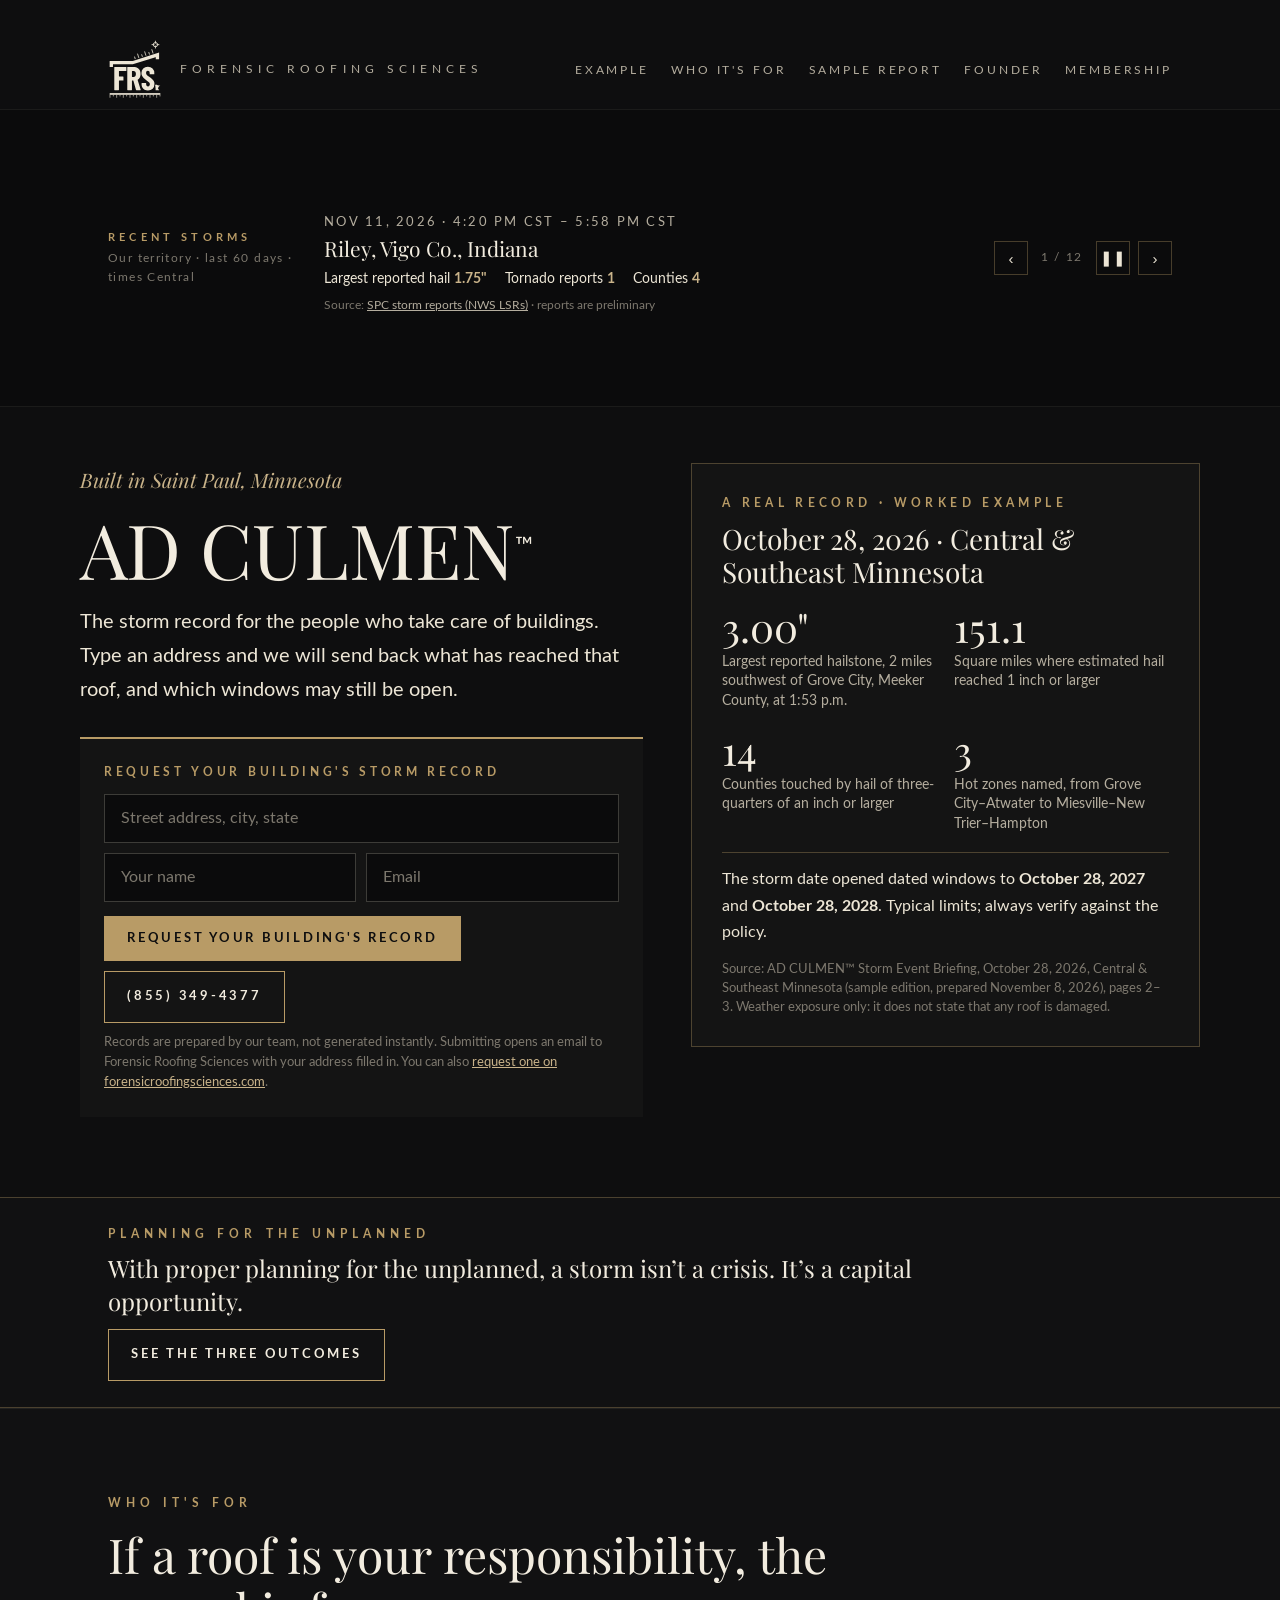
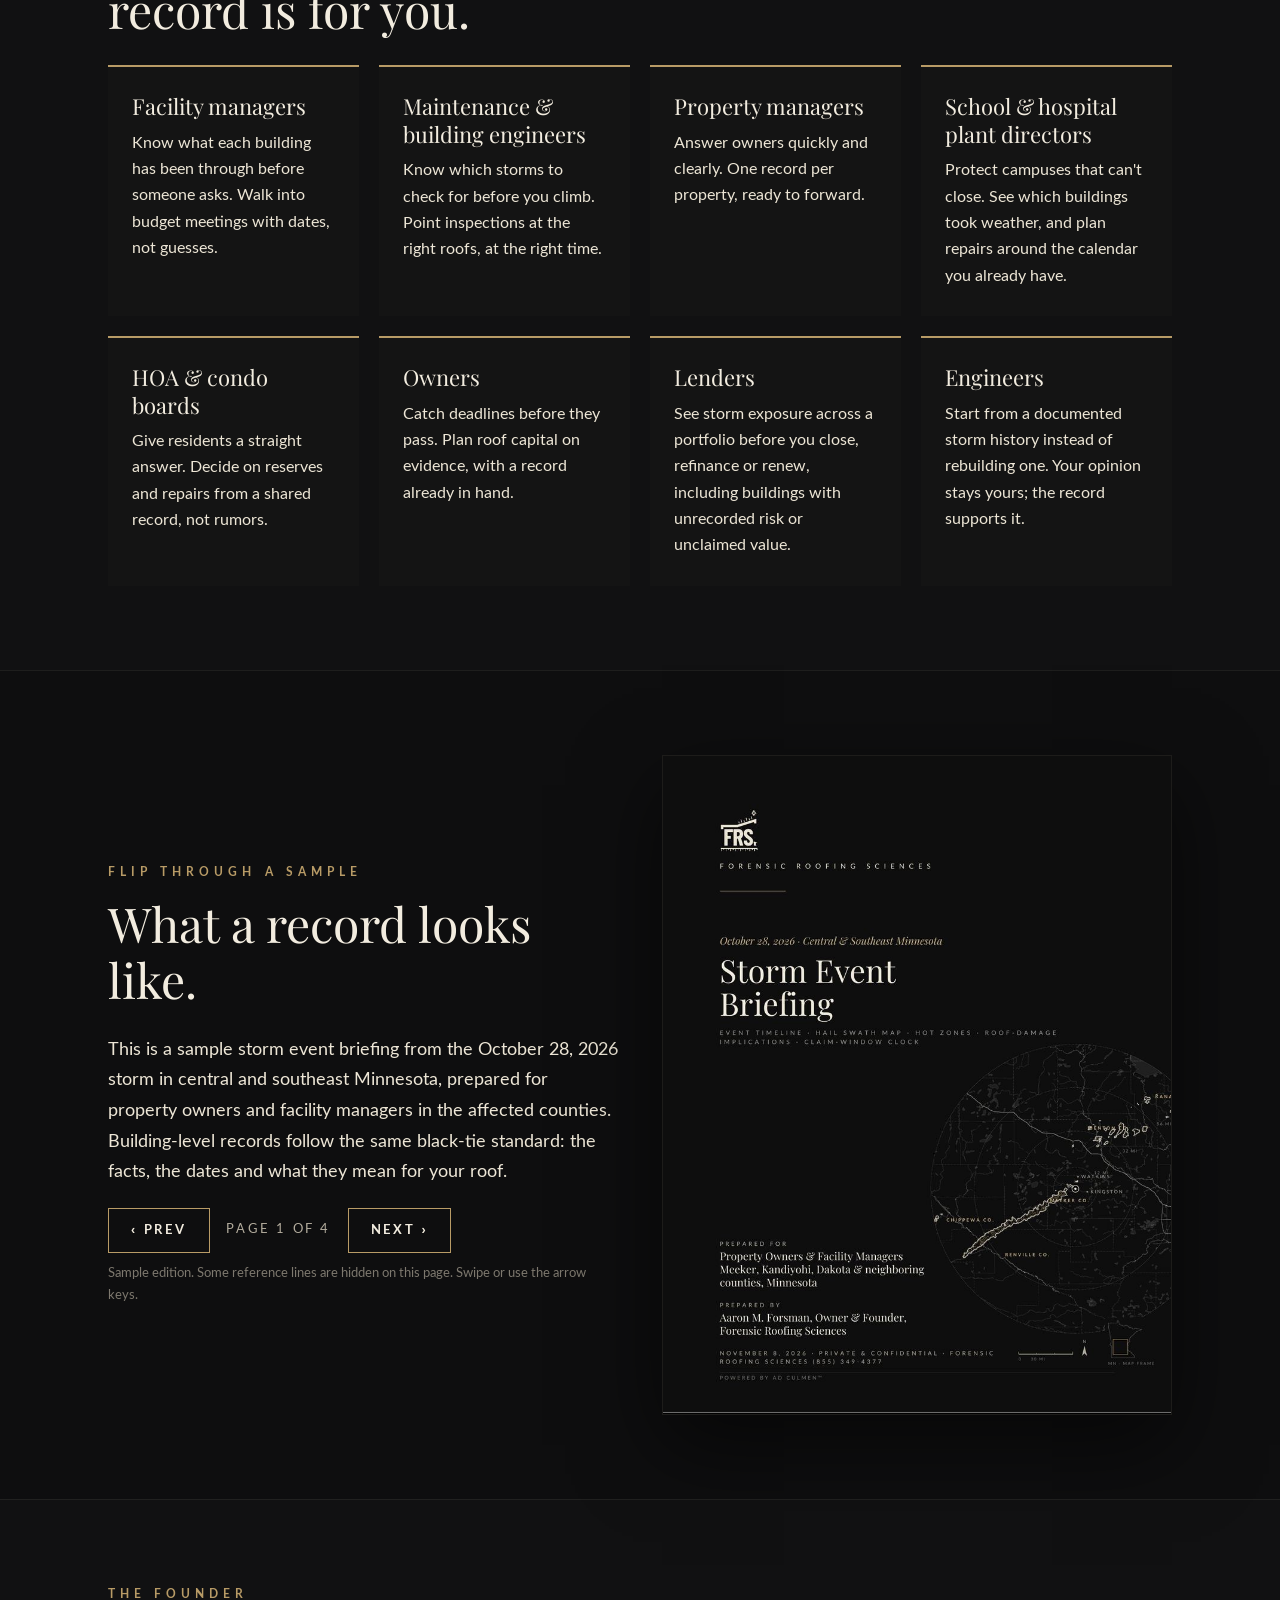
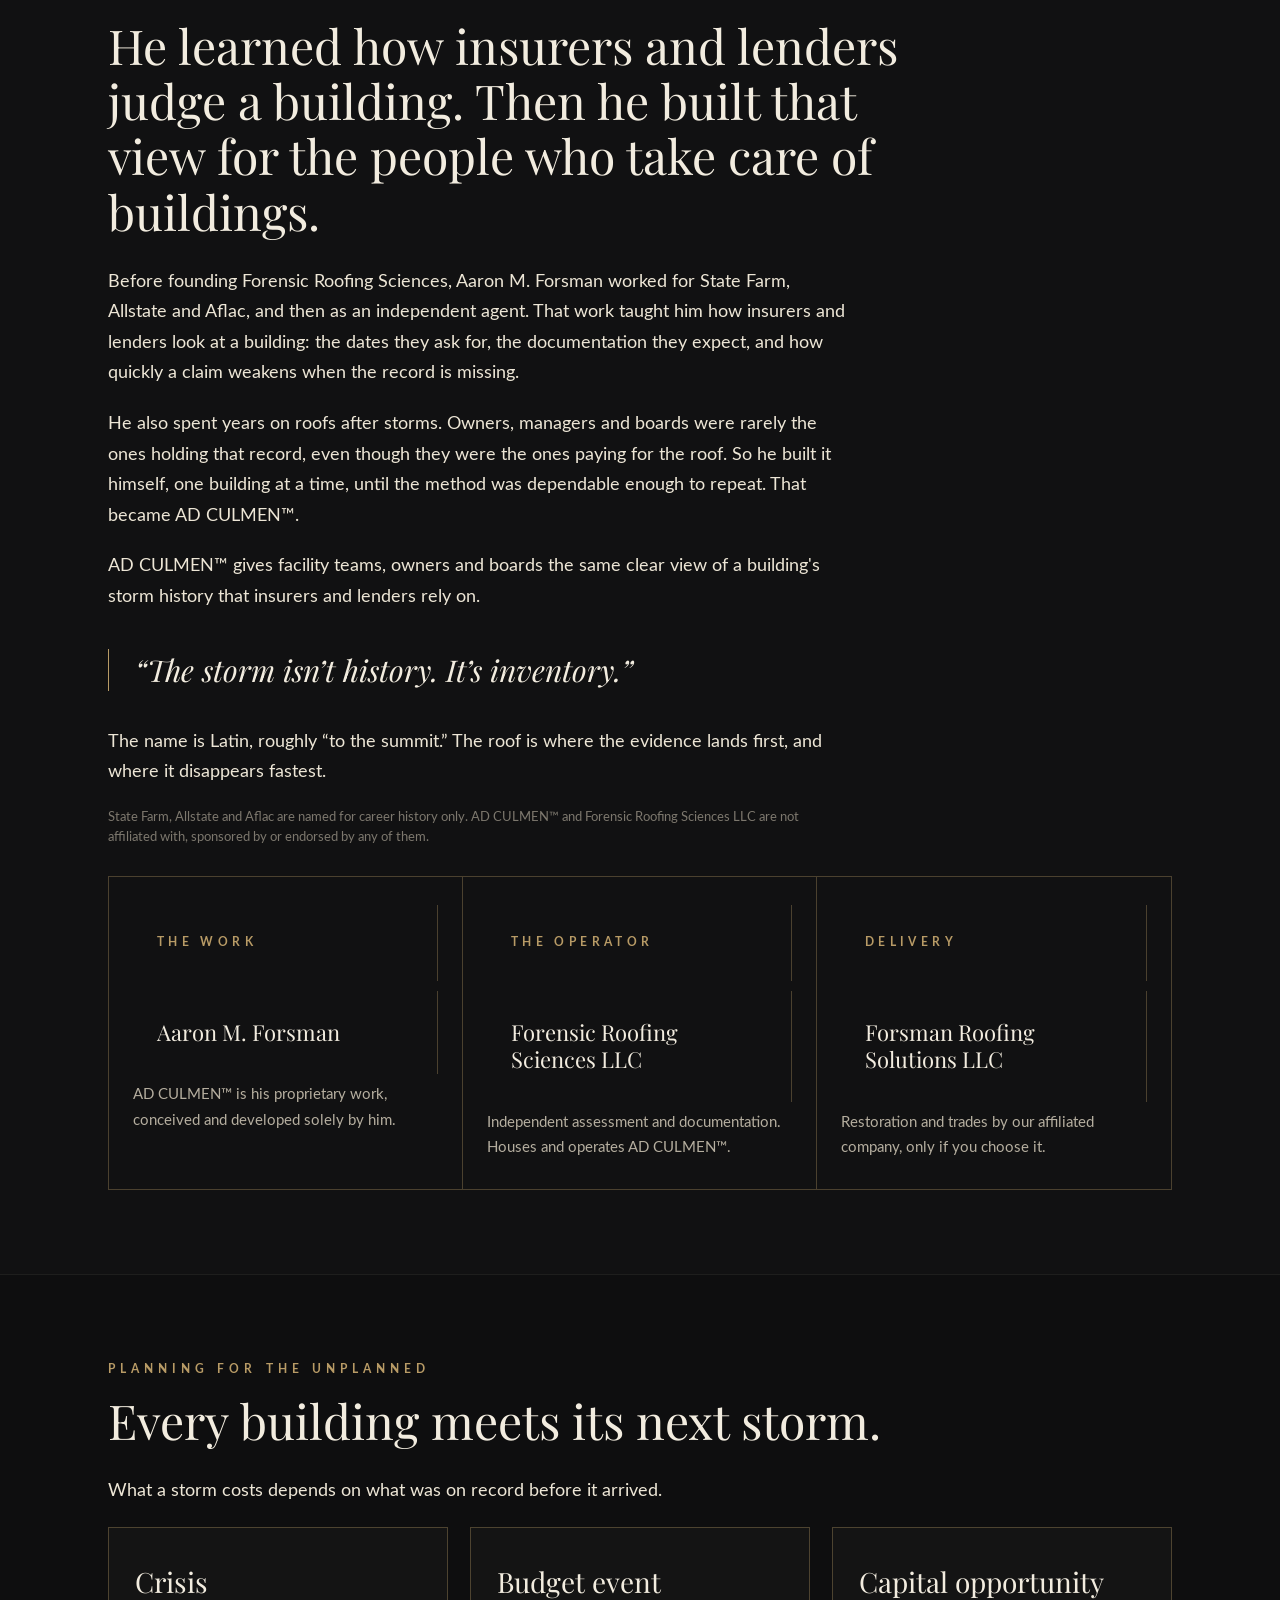
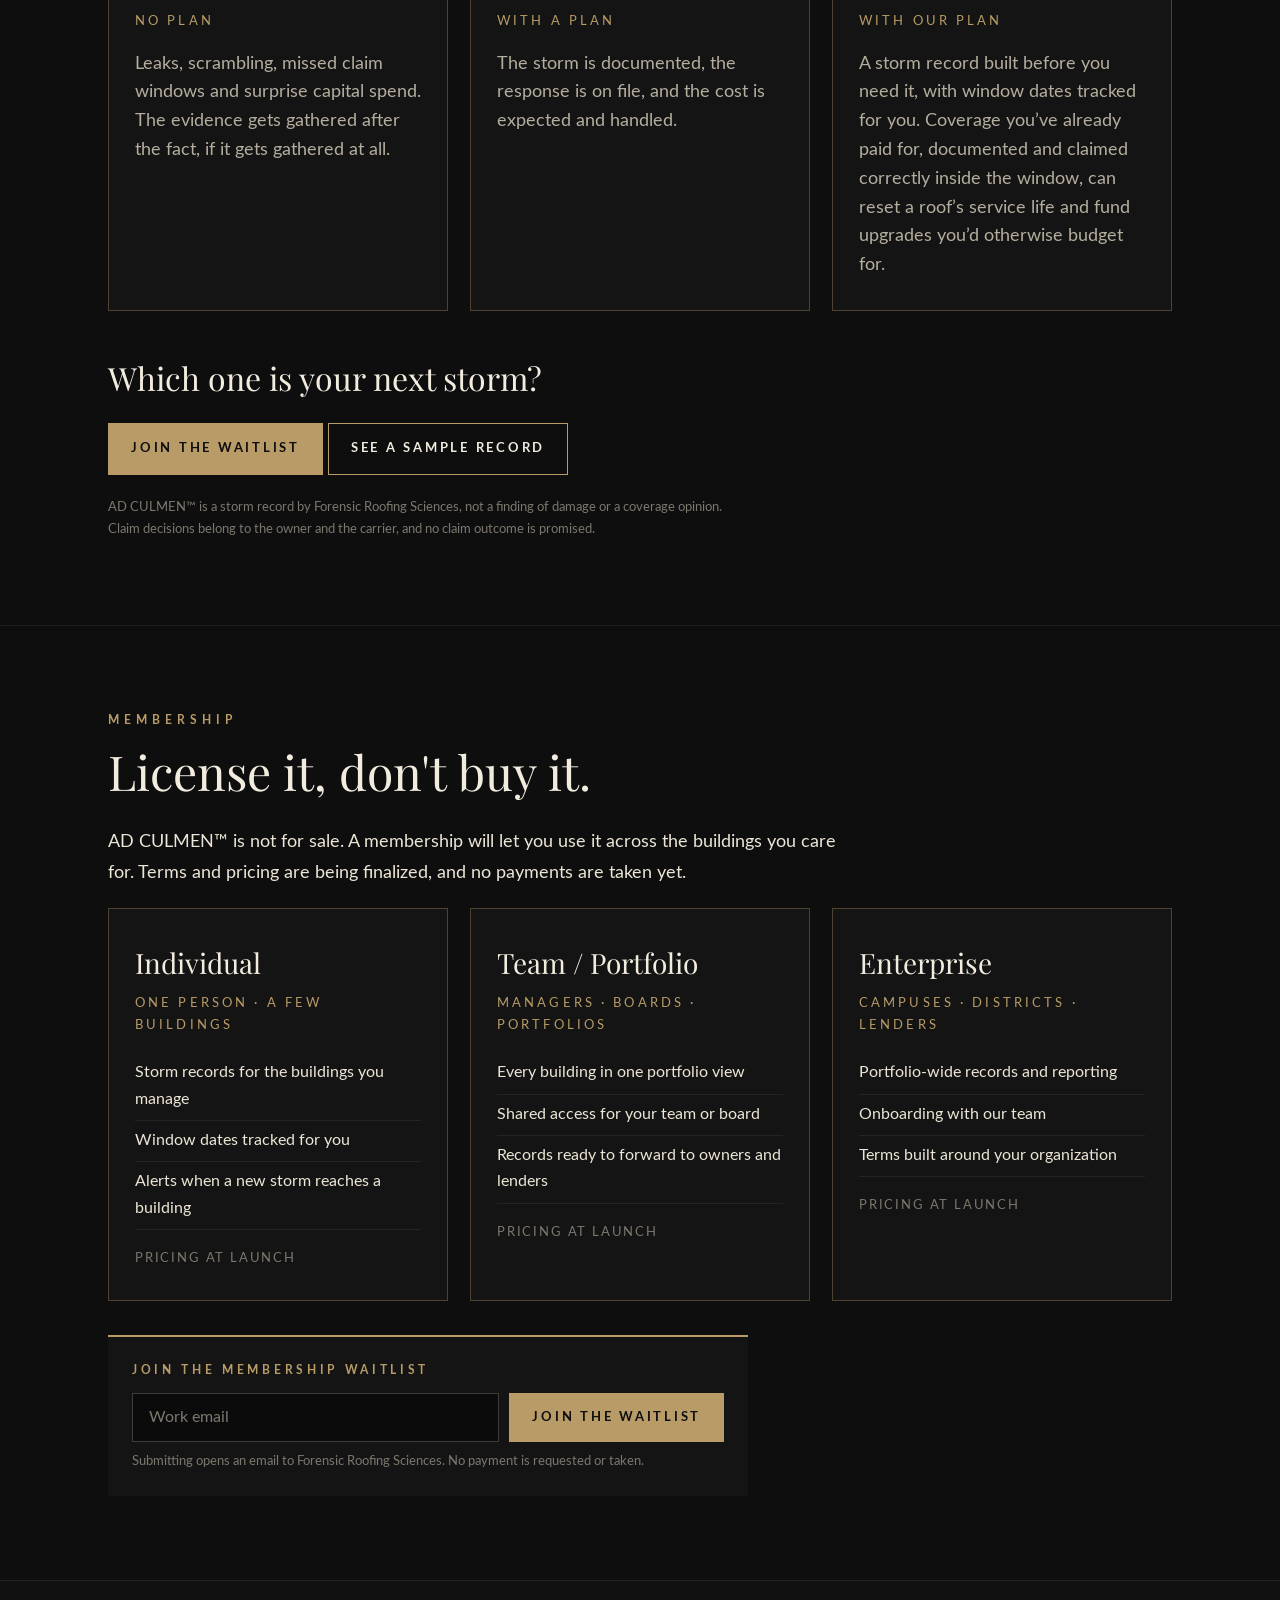
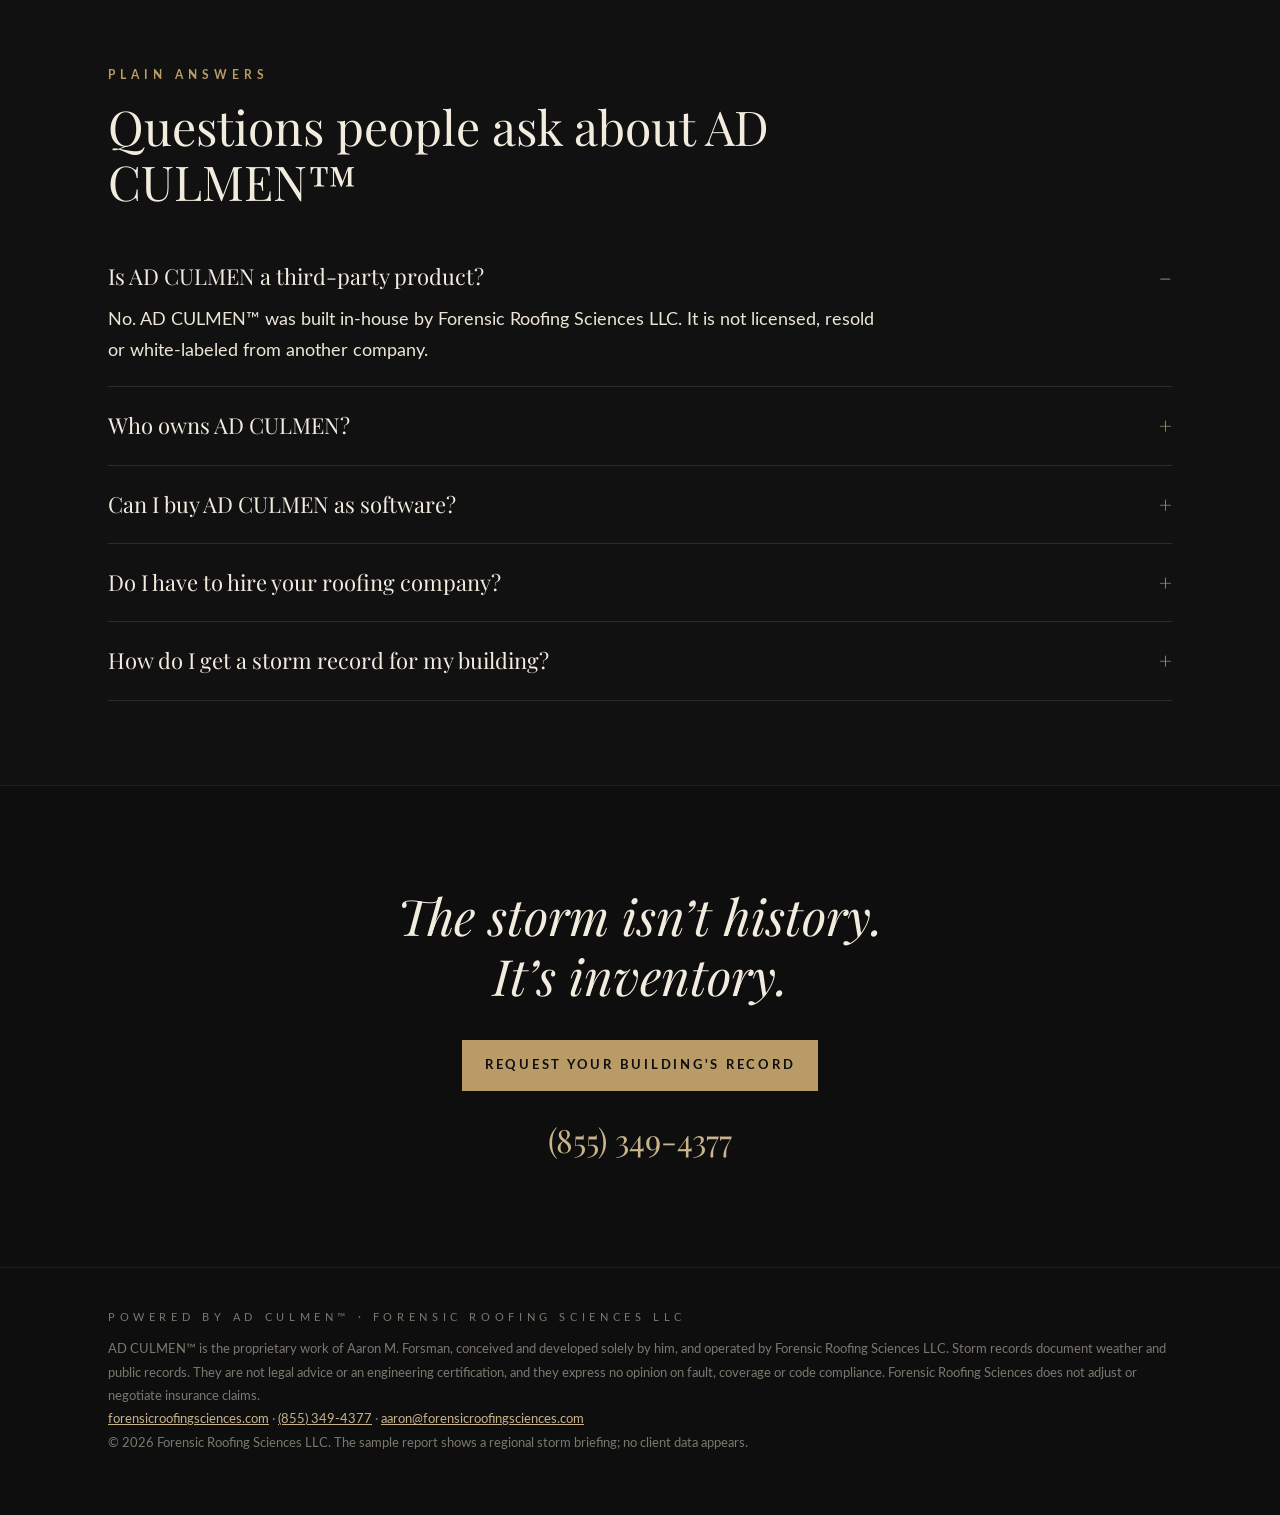
==== commit 7e159130: "Add "Planning for the Unplanned" band and section (approved by Aaron 2026-11-17)" ====
--- a/index.html
+++ b/index.html
@@ -129,6 +129,14 @@
 @media (max-width:820px){.storms .wrap{grid-template-columns:1fr;gap:10px}.stage{min-height:150px}}
 @media (prefers-reduced-motion:reduce){.st-item,.st-item.on{transition:none}}
 </style>
+<style id="ptu-style">
+.ptu-band{padding:26px 0;background:var(--bg2,#111112);border-top:1px solid var(--rule);border-bottom:1px solid var(--rule)}
+.ptu-band .wrap{display:flex;flex-wrap:wrap;align-items:center;justify-content:space-between;gap:12px 28px}
+.ptu-band .ptu-tag{font-family:"Playfair Display",Georgia,serif;font-size:clamp(19px,2.2vw,24px);color:var(--cream-hi,#F2ECDF);margin-top:8px;max-width:58ch;line-height:1.35}
+#plan .tier p{color:var(--muted2,#B5AE9F);margin-top:14px;line-height:1.6}
+#plan .ptu-q{font-family:"Playfair Display",Georgia,serif;font-size:clamp(24px,3vw,32px);color:var(--cream-hi,#F2ECDF);margin:40px 0 18px}
+#plan .ptu-fine{font-size:13px;color:var(--muted3,#7D786E);margin-top:22px;max-width:80ch}
+</style>
 </head>
 <body>
 <header><div class="wrap brand"><div class="l"><svg preserveAspectRatio="xMidYMid meet" xmlns="http://www.w3.org/2000/svg" viewBox="-14.6 -151.7 163.3 178.7" role="img" aria-label="FRS Forensic Roofing Sciences"><title>FRS Forensic Roofing Sciences</title><path d="M-4.6,-70 L-4.6,-83 L59.6,-83 L134.9,-106.7 L134.9,-93.7" fill="none" stroke="#EDE6D6" stroke-width="10" stroke-linejoin="miter" stroke-miterlimit="10"/><path d="M67.9,-94 L65.5,-101.6" fill="none" stroke="#EDE6D6" stroke-width="2.4"/><path d="M78.7,-97.4 L74.6,-110.4" fill="none" stroke="#EDE6D6" stroke-width="2.4"/><path d="M89.5,-100.8 L87,-108.4" fill="none" stroke="#EDE6D6" stroke-width="2.4"/><path d="M100.2,-104.2 L96.1,-117.2" fill="none" stroke="#EDE6D6" stroke-width="2.4"/><path d="M111,-107.6 L108.6,-115.2" fill="none" stroke="#EDE6D6" stroke-width="2.4"/><path d="M121.7,-111 L117.7,-123.9" fill="none" stroke="#EDE6D6" stroke-width="2.4"/><circle cx="128.9" cy="-137.7" r="6.5" fill="none" stroke="#EDE6D6" stroke-width="2.6"/><path d="M126,-137.7 L117.2,-137.7" fill="none" stroke="#EDE6D6" stroke-width="2.6"/><path d="M131.8,-137.7 L140.6,-137.7" fill="none" stroke="#EDE6D6" stroke-width="2.6"/><path d="M128.9,-140.6 L128.9,-149.4" fill="none" stroke="#EDE6D6" stroke-width="2.6"/><path d="M128.9,-134.8 L128.9,-126" fill="none" stroke="#EDE6D6" stroke-width="2.6"/><path d="M39.8 -57.9H19Q18.5 -57.9 18.5 -57.4V-41.6Q18.5 -41.1 19 -41.1H30.9Q31.4 -41.1 31.8 -40.8Q32.1 -40.4 32.1 -39.9V-30.2Q32.1 -29.7 31.8 -29.4Q31.4 -29 30.9 -29H19Q18.5 -29 18.5 -28.5V-1.2Q18.5 -0.7 18.1 -0.4Q17.8 0 17.3 0H5.6Q5.1 0 4.8 -0.4Q4.4 -0.7 4.4 -1.2V-68.8Q4.4 -69.3 4.8 -69.7Q5.1 -70 5.6 -70H39.8Q40.3 -70 40.7 -69.7Q41 -69.3 41 -68.8V-59.1Q41 -58.6 40.7 -58.2Q40.3 -57.9 39.8 -57.9ZM69.9 -1 62.2 -28.6Q62 -29 61.7 -29H58.3Q57.8 -29 57.8 -28.5V-1.2Q57.8 -0.7 57.5 -0.4Q57.1 0 56.6 0H44.9Q44.4 0 44.1 -0.4Q43.7 -0.7 43.7 -1.2V-68.8Q43.7 -69.3 44.1 -69.7Q44.4 -70 44.9 -70H65.1Q70.6 -70 74.9 -67.3Q79.2 -64.7 81.6 -59.9Q83.9 -55.1 83.9 -48.9Q83.9 -43 81.7 -38.5Q79.4 -34 75.4 -31.5Q75.2 -31.4 75.1 -31.2Q75 -31.1 75.1 -30.9L84.3 -1.4L84.4 -1Q84.4 0 83.3 0H71.3Q70.2 0 69.9 -1ZM57.8 -57.4V-40.3Q57.8 -39.8 58.3 -39.8H62.8Q65.9 -39.8 67.9 -42.2Q69.8 -44.7 69.8 -48.8Q69.8 -53 67.9 -55.5Q65.9 -57.9 62.8 -57.9H58.3Q57.8 -57.9 57.8 -57.4ZM86.9 -17.5V-20.4Q86.9 -20.9 87.2 -21.2Q87.6 -21.6 88.1 -21.6H99.6Q100.1 -21.6 100.5 -21.2Q100.8 -20.9 100.8 -20.4V-18.2Q100.8 -15.1 102.4 -13.2Q104 -11.3 106.4 -11.3Q108.8 -11.3 110.4 -13.1Q112 -14.9 112 -17.8Q112 -20.8 110 -23Q108 -25.1 102.2 -29.3Q97.2 -32.9 94.1 -35.7Q91 -38.5 88.8 -42.6Q86.6 -46.7 86.6 -52.1Q86.6 -60.6 91.9 -65.7Q97.2 -70.8 105.9 -70.8Q114.7 -70.8 120.1 -65.5Q125.4 -60.2 125.4 -51.6V-49.2Q125.4 -48.7 125.1 -48.4Q124.7 -48 124.2 -48H112.7Q112.2 -48 111.8 -48.4Q111.5 -48.7 111.5 -49.2V-51.9Q111.5 -55 110 -56.9Q108.4 -58.7 105.9 -58.7Q103.5 -58.7 102 -57Q100.5 -55.2 100.5 -52.1Q100.5 -49.1 102.4 -46.8Q104.3 -44.5 109.9 -40.4Q116.1 -35.8 119.2 -33Q122.4 -30.1 124.2 -26.7Q125.9 -23.2 125.9 -18.4Q125.9 -9.6 120.5 -4.4Q115.1 0.8 106.3 0.8Q100.5 0.8 96.1 -1.5Q91.7 -3.8 89.3 -8Q86.9 -12.1 86.9 -17.5Z" fill="#EDE6D6"/><path d="M127.8,-16.4 L132.1,-16.4 L132.1,-17.5 L132.5,-17.5 L133,-15.7 L134.8,-14.9 L136.6,-15.3 L137.8,-14 L138.4,-14.5 L139.5,-13.5 L140.9,-14.1 L141.2,-13.7 L143.7,-13.4 L141.1,-12.3 L137.9,-9.4 L137.9,-7.7 L136.8,-6.6 L137.2,-5.8 L136.9,-3.8 L139.7,-1.5 L140.1,-0 L129.4,0 L129.4,-5.4 L128.6,-6.3 L129.2,-7.7 L127.8,-16.4 Z" fill="#EDE6D6"/><rect x="-9.6" y="9" width="153.3" height="5" fill="#EDE6D6"/><path d="M-8.6,14 L-8.6,23 M1.5,14 L1.5,19 M11.6,14 L11.6,23 M21.7,14 L21.7,19 M31.7,14 L31.7,23 M41.8,14 L41.8,19 M51.9,14 L51.9,23 M62,14 L62,19 M72.1,14 L72.1,23 M82.2,14 L82.2,19 M92.3,14 L92.3,23 M102.4,14 L102.4,19 M112.4,14 L112.4,23 M122.5,14 L122.5,19 M132.6,14 L132.6,23 M142.7,14 L142.7,19" fill="none" stroke="#EDE6D6" stroke-width="1.8"/></svg><div class="track">Forensic Roofing Sciences</div></div>
@@ -170,6 +178,10 @@
  </div>
 </div>
 
+<section class="ptu-band" id="planning" aria-label="Planning for the Unplanned"><div class="wrap">
+<div><div class="label">Planning for the Unplanned</div><p class="ptu-tag">With proper planning for the unplanned, a storm isn’t a crisis. It’s a capital opportunity.</p></div>
+<a class="btn" href="#plan">See the three outcomes</a>
+</div></section>
 <section class="alt" id="who">
  <div class="wrap">
   <div class="label">Who it's for</div>
@@ -225,6 +237,15 @@
  </div>
 </section>
 
+<section id="plan"><div class="wrap">
+<div class="label">Planning for the Unplanned</div>
+<h2>Every building meets its next storm.</h2>
+<div class="prose"><p>What a storm costs depends on what was on record before it arrived.</p></div>
+<div class="tiers"><div class="tier"><div class="nm">Crisis</div><div class="for">No plan</div><p>Leaks, scrambling, missed claim windows and surprise capital spend. The evidence gets gathered after the fact, if it gets gathered at all.</p></div><div class="tier"><div class="nm">Budget event</div><div class="for">With a plan</div><p>The storm is documented, the response is on file, and the cost is expected and handled.</p></div><div class="tier"><div class="nm">Capital opportunity</div><div class="for">With our plan</div><p>A storm record built before you need it, with window dates tracked for you. Coverage you’ve already paid for, documented and claimed correctly inside the window, can reset a roof’s service life and fund upgrades you’d otherwise budget for.</p></div></div>
+<p class="ptu-q">Which one is your next storm?</p>
+<p><a class="btn solid" href="#membership">Join the waitlist</a> <a class="btn" href="#sample">See a sample record</a></p>
+<p class="ptu-fine">AD CULMEN™ is a storm record by Forensic Roofing Sciences, not a finding of damage or a coverage opinion. Claim decisions belong to the owner and the carrier, and no claim outcome is promised.</p>
+</div></section>
 <section id="membership">
  <div class="wrap">
   <div class="label">Membership</div>
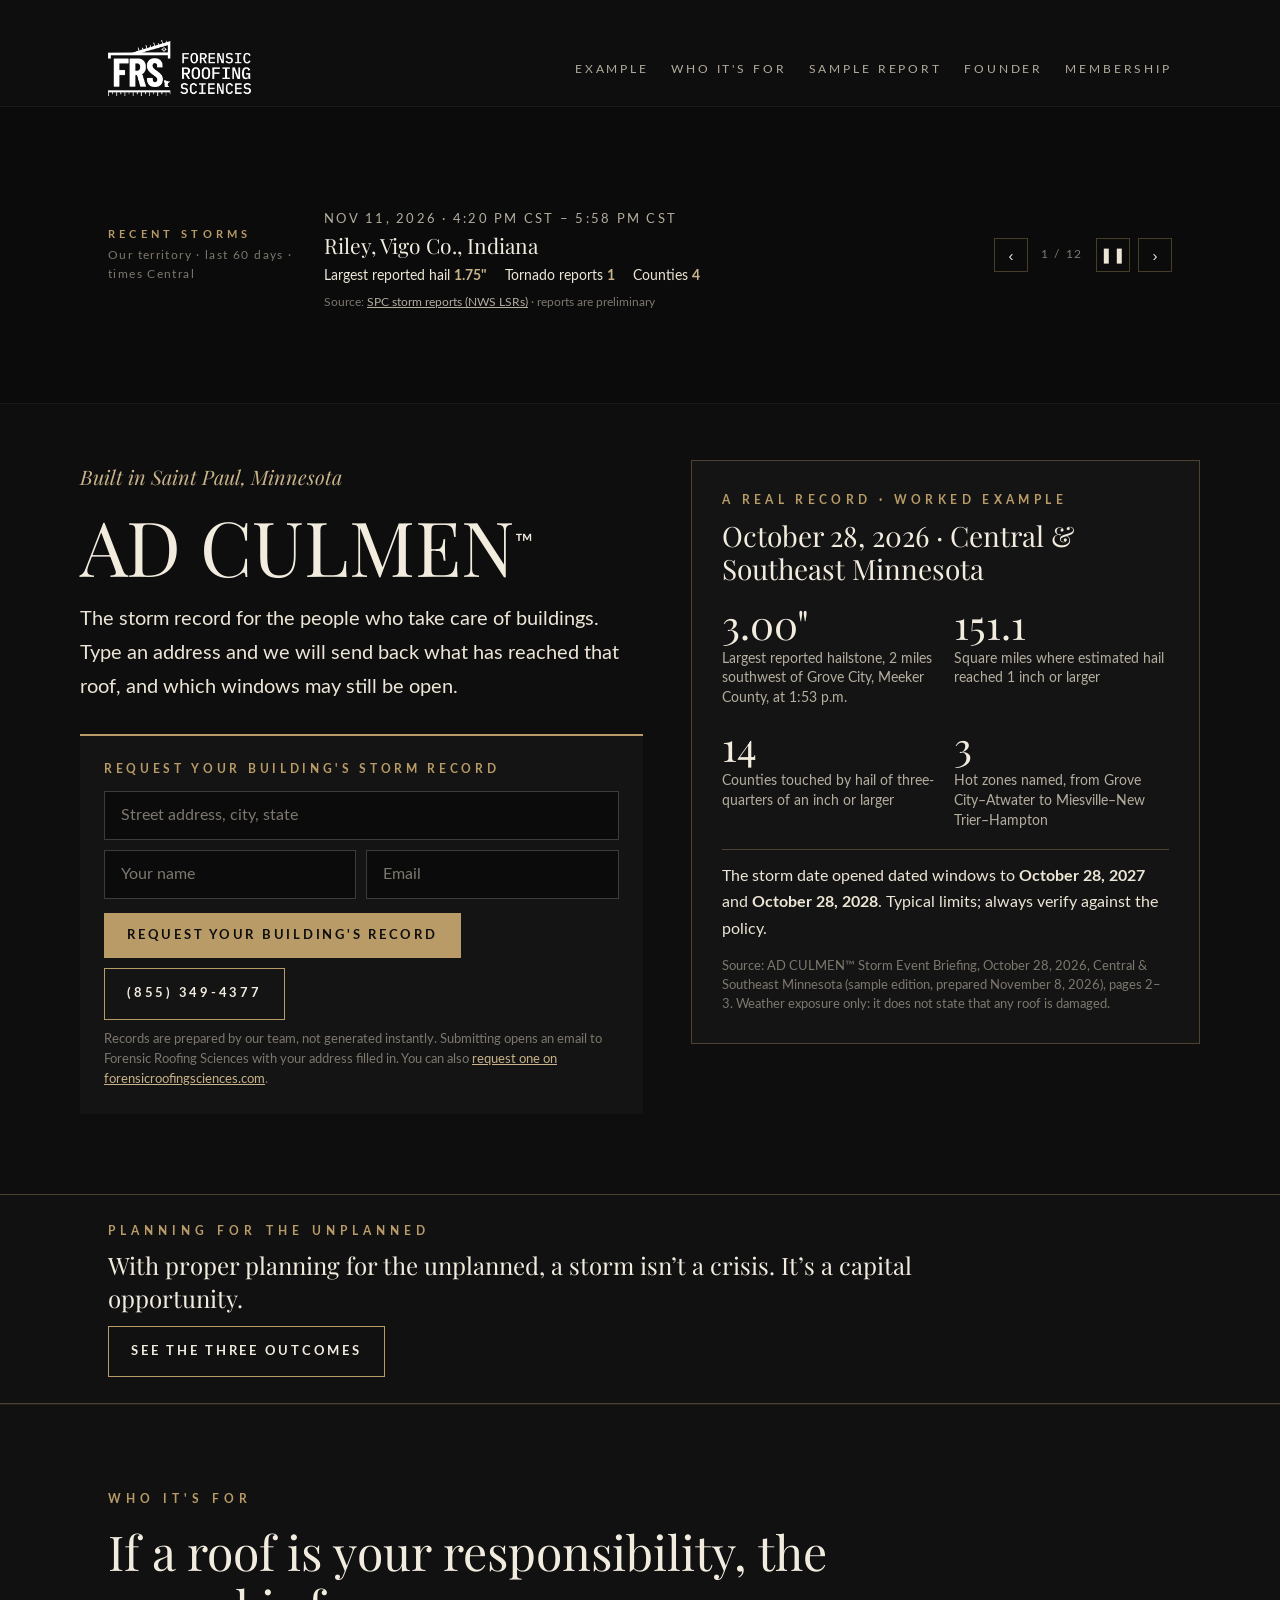
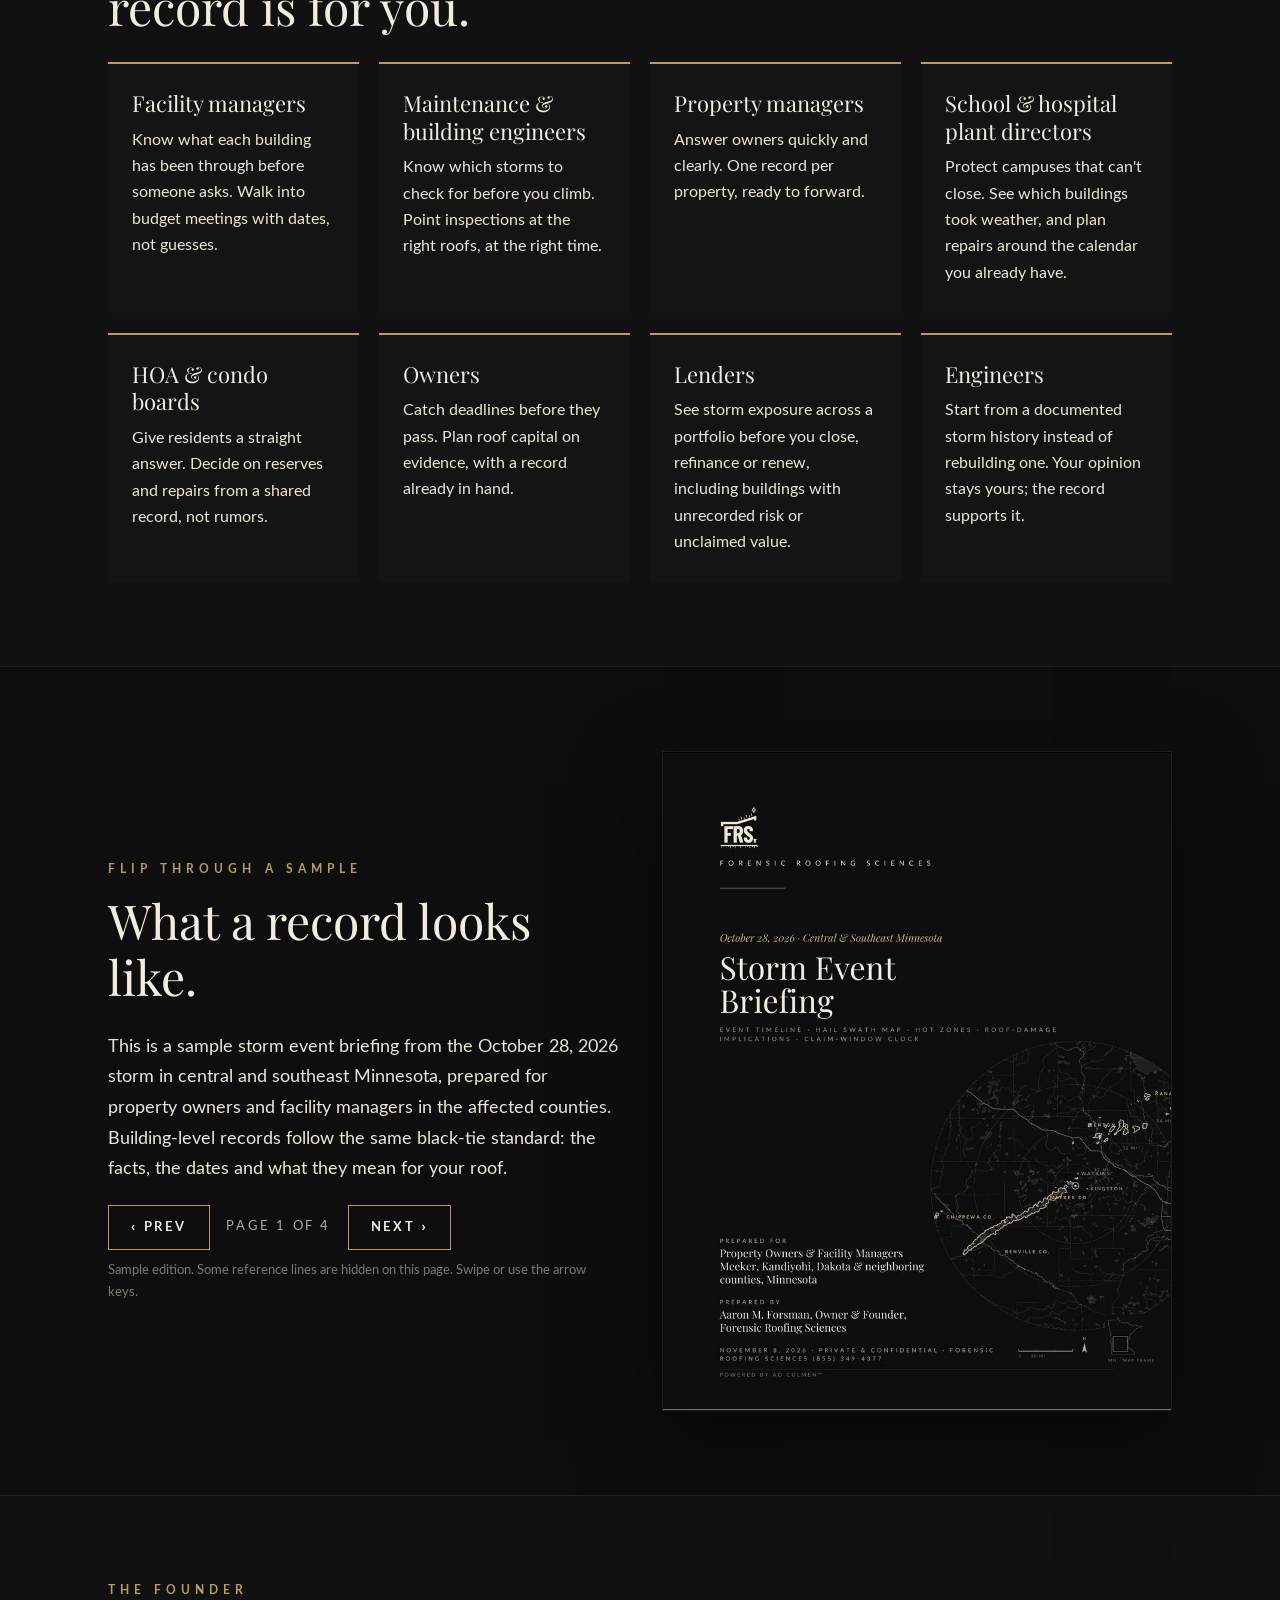
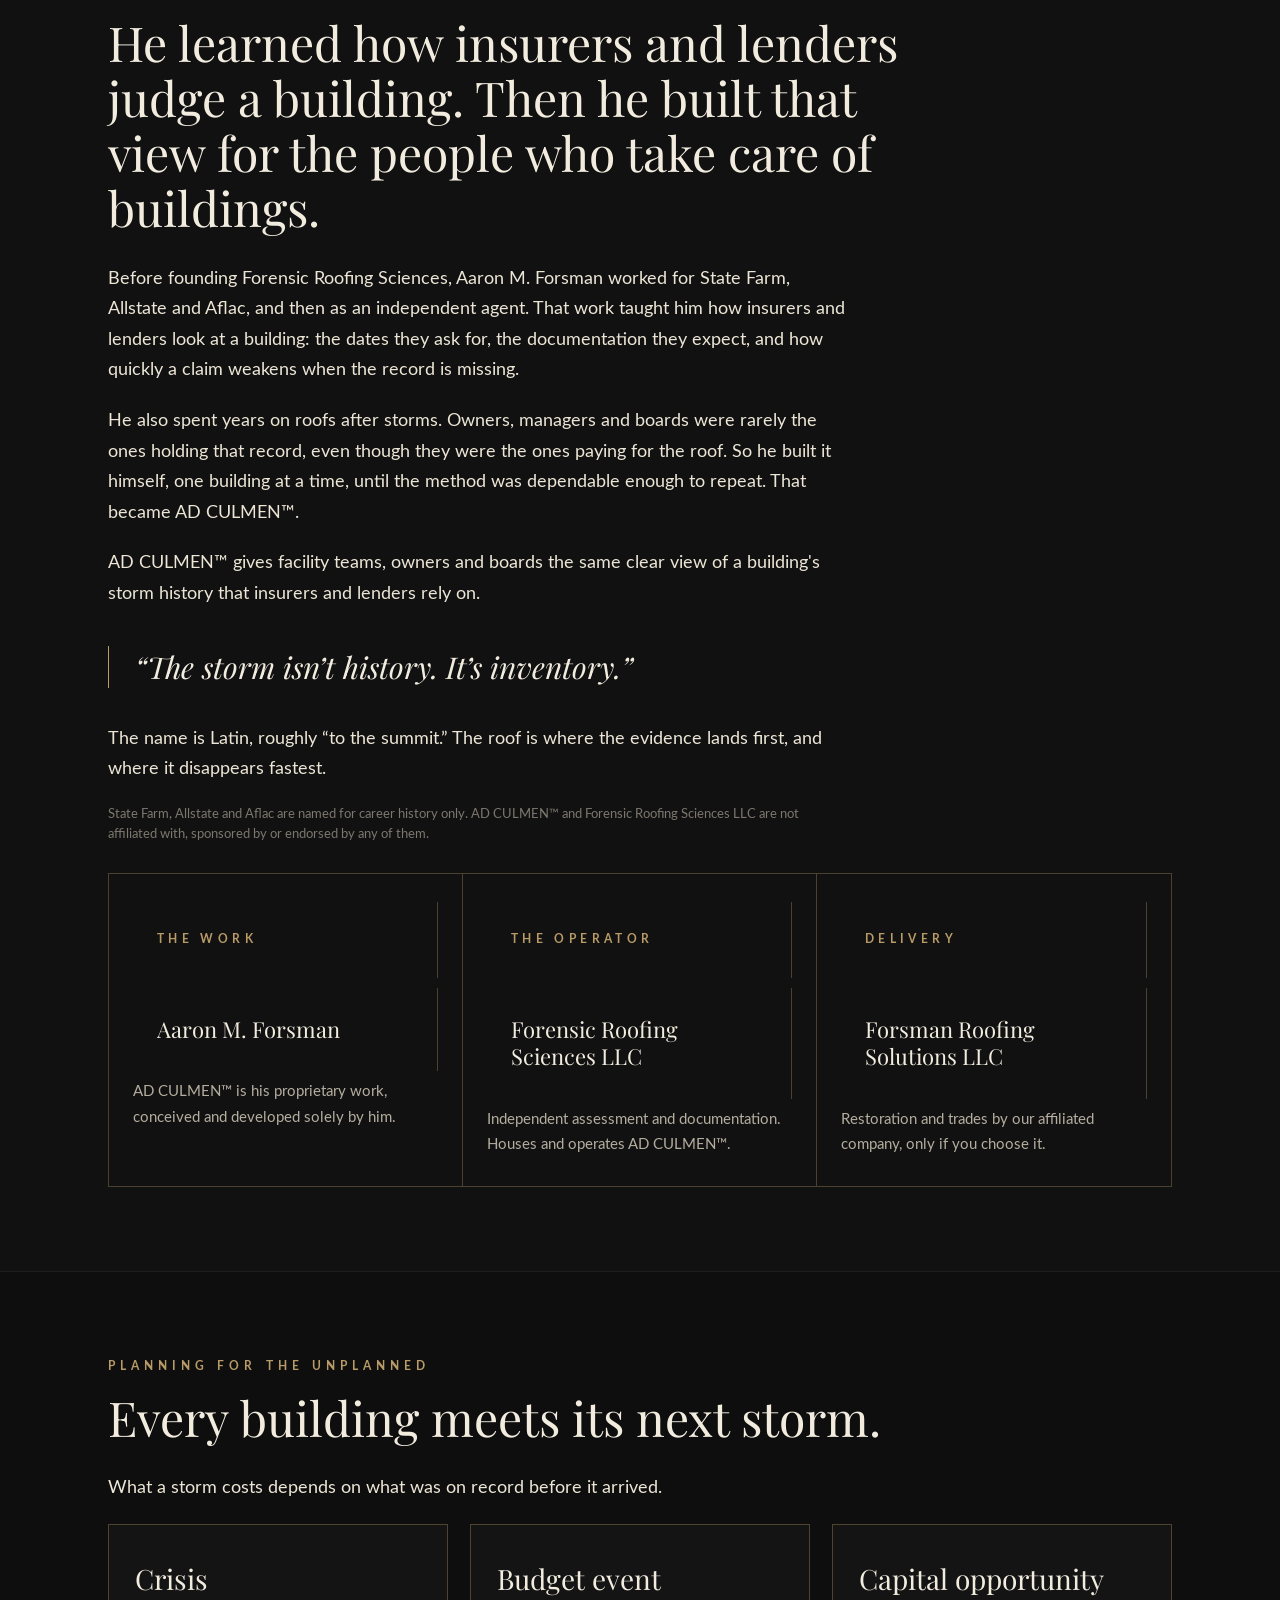
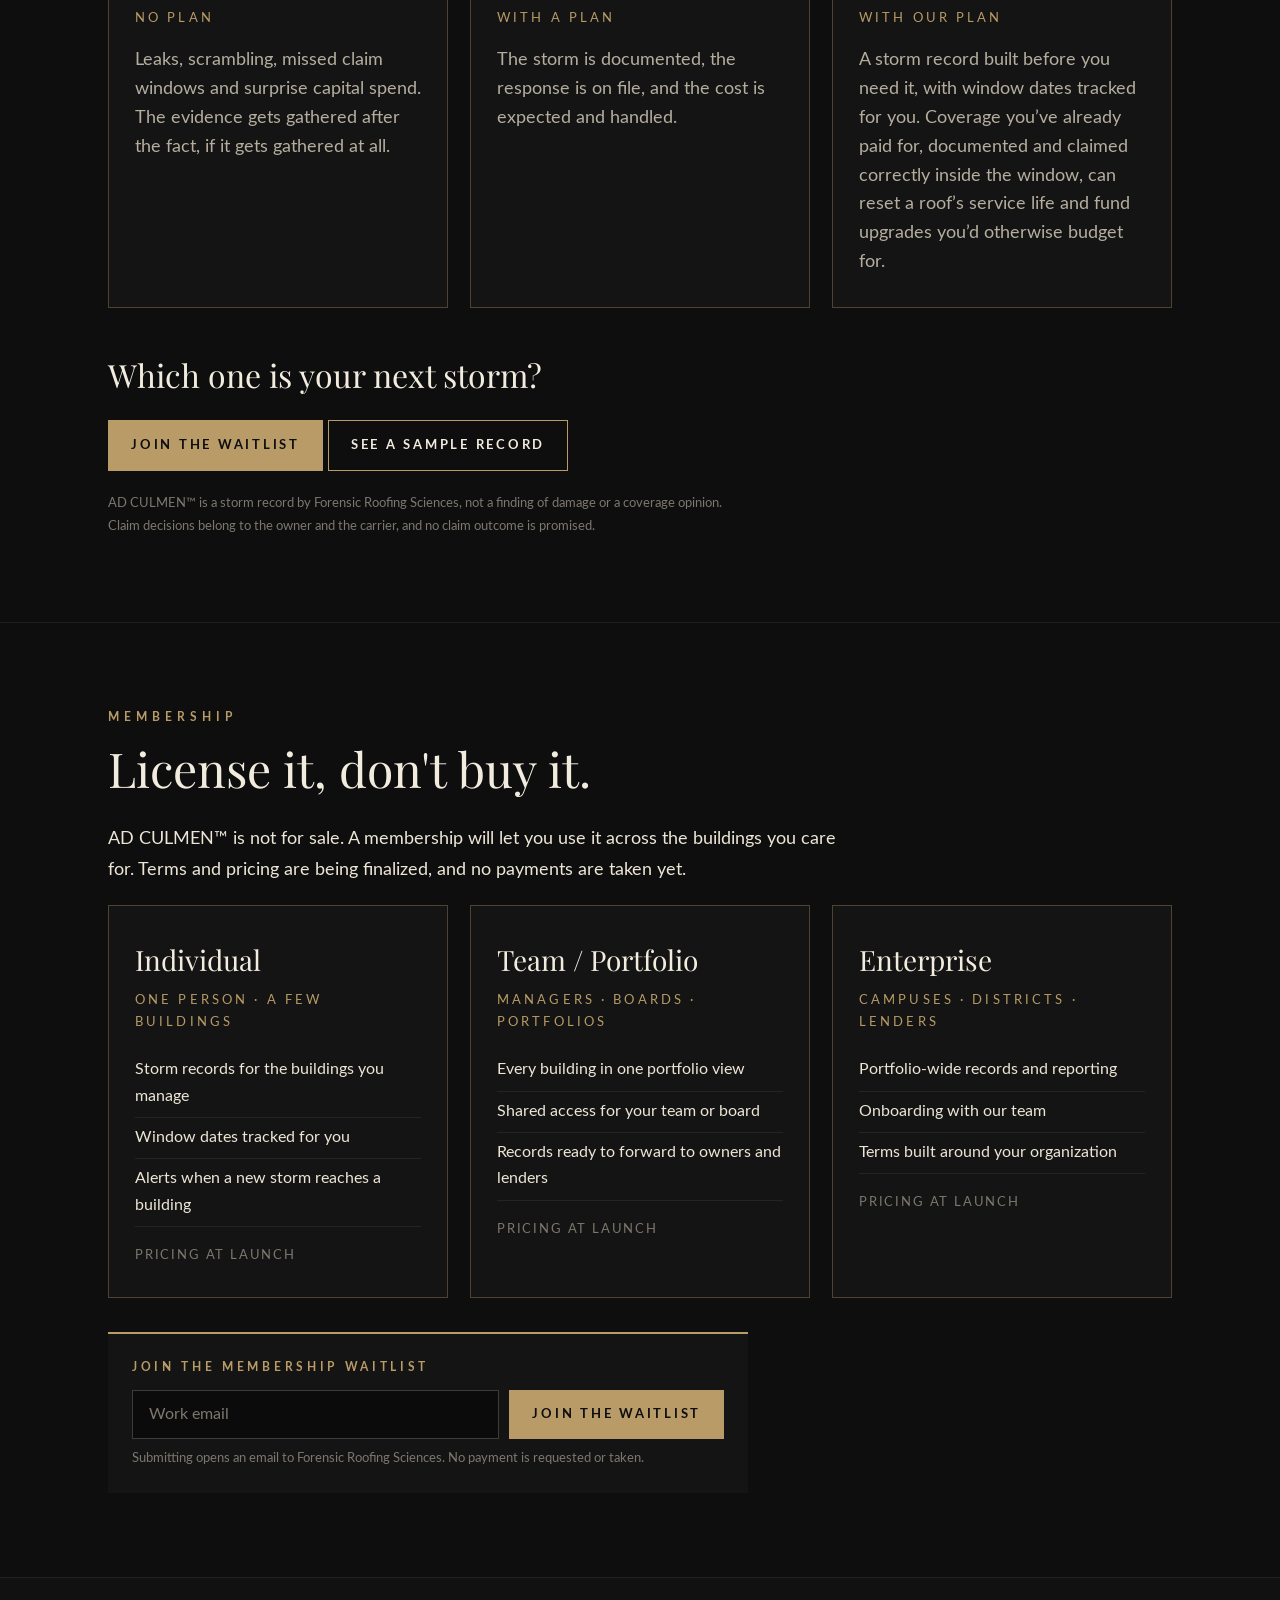
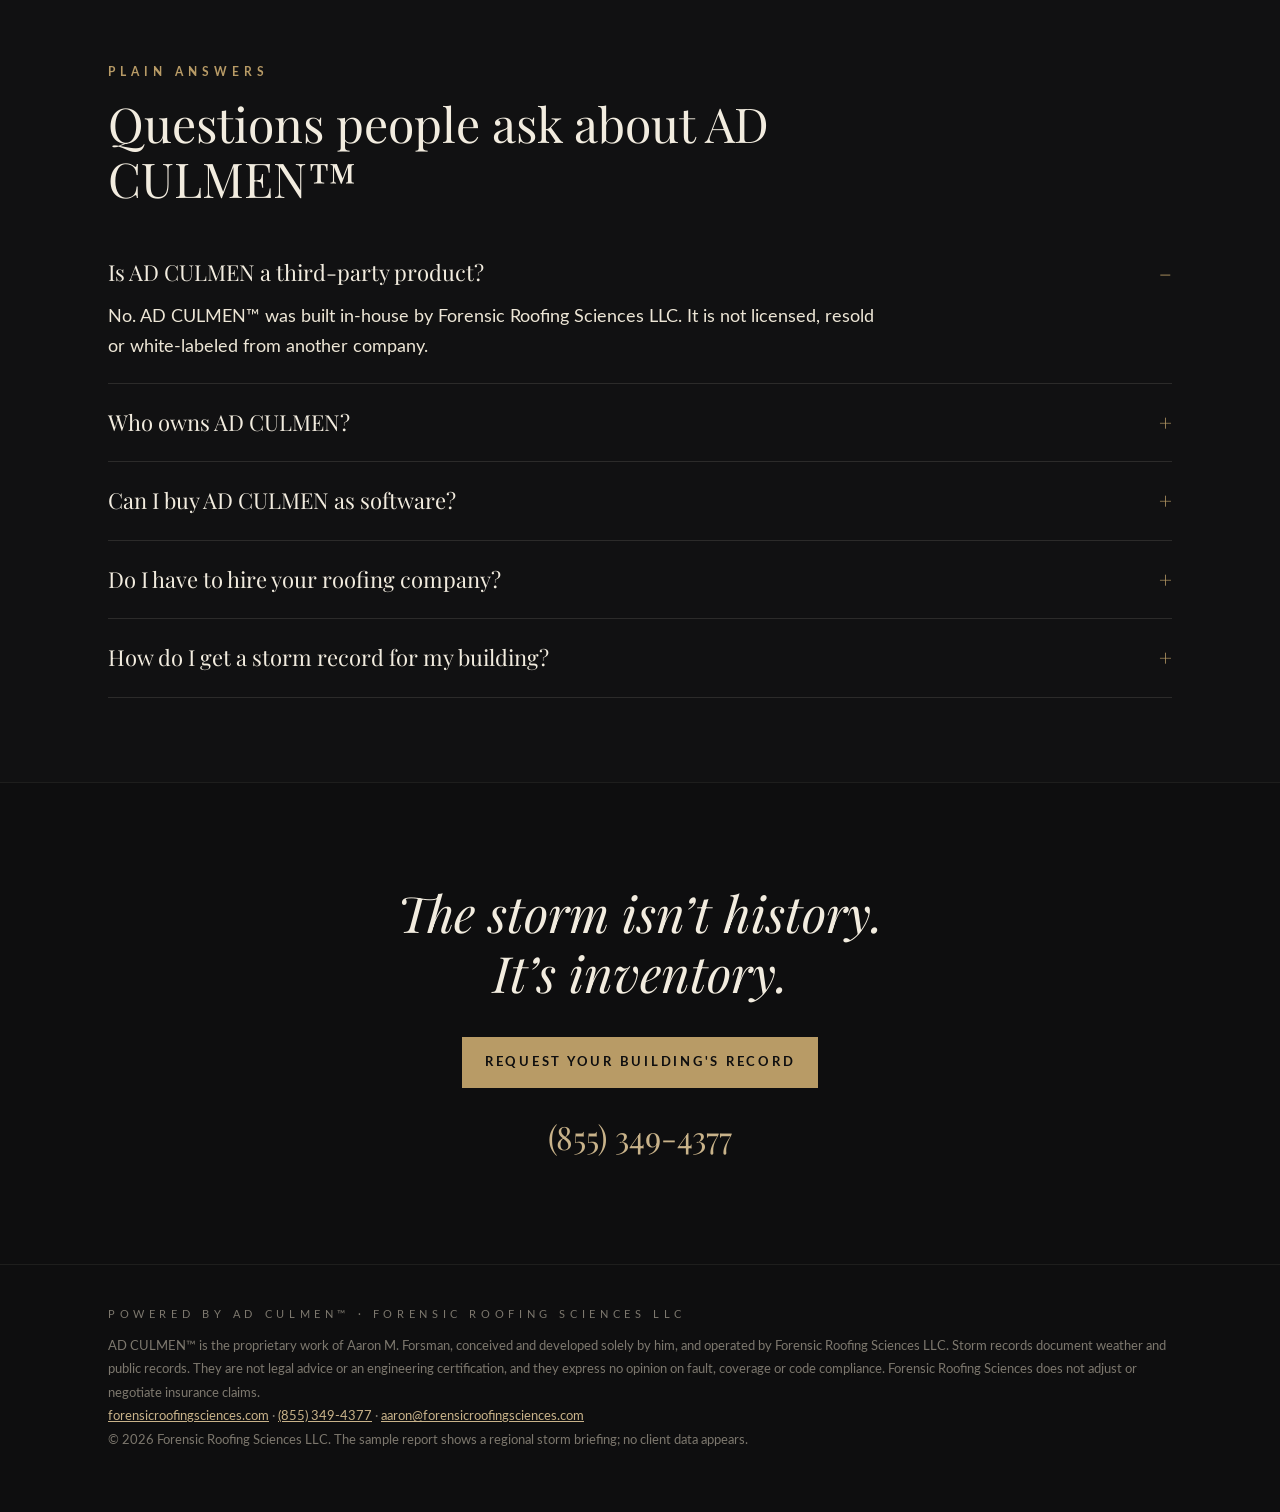
==== commit 23a8c154: "Use Palmer Creations FRS logo in header + favicon (home)" ====
--- a/index.html
+++ b/index.html
@@ -137,9 +137,11 @@
 #plan .ptu-q{font-family:"Playfair Display",Georgia,serif;font-size:clamp(24px,3vw,32px);color:var(--cream-hi,#F2ECDF);margin:40px 0 18px}
 #plan .ptu-fine{font-size:13px;color:var(--muted3,#7D786E);margin-top:22px;max-width:80ch}
 </style>
+<link rel="icon" href="/assets/brand/frs-favicon-48.png" sizes="48x48" type="image/png">
+<link rel="apple-touch-icon" href="/assets/brand/frs-apple-touch-icon.png">
 </head>
 <body>
-<header><div class="wrap brand"><div class="l"><svg preserveAspectRatio="xMidYMid meet" xmlns="http://www.w3.org/2000/svg" viewBox="-14.6 -151.7 163.3 178.7" role="img" aria-label="FRS Forensic Roofing Sciences"><title>FRS Forensic Roofing Sciences</title><path d="M-4.6,-70 L-4.6,-83 L59.6,-83 L134.9,-106.7 L134.9,-93.7" fill="none" stroke="#EDE6D6" stroke-width="10" stroke-linejoin="miter" stroke-miterlimit="10"/><path d="M67.9,-94 L65.5,-101.6" fill="none" stroke="#EDE6D6" stroke-width="2.4"/><path d="M78.7,-97.4 L74.6,-110.4" fill="none" stroke="#EDE6D6" stroke-width="2.4"/><path d="M89.5,-100.8 L87,-108.4" fill="none" stroke="#EDE6D6" stroke-width="2.4"/><path d="M100.2,-104.2 L96.1,-117.2" fill="none" stroke="#EDE6D6" stroke-width="2.4"/><path d="M111,-107.6 L108.6,-115.2" fill="none" stroke="#EDE6D6" stroke-width="2.4"/><path d="M121.7,-111 L117.7,-123.9" fill="none" stroke="#EDE6D6" stroke-width="2.4"/><circle cx="128.9" cy="-137.7" r="6.5" fill="none" stroke="#EDE6D6" stroke-width="2.6"/><path d="M126,-137.7 L117.2,-137.7" fill="none" stroke="#EDE6D6" stroke-width="2.6"/><path d="M131.8,-137.7 L140.6,-137.7" fill="none" stroke="#EDE6D6" stroke-width="2.6"/><path d="M128.9,-140.6 L128.9,-149.4" fill="none" stroke="#EDE6D6" stroke-width="2.6"/><path d="M128.9,-134.8 L128.9,-126" fill="none" stroke="#EDE6D6" stroke-width="2.6"/><path d="M39.8 -57.9H19Q18.5 -57.9 18.5 -57.4V-41.6Q18.5 -41.1 19 -41.1H30.9Q31.4 -41.1 31.8 -40.8Q32.1 -40.4 32.1 -39.9V-30.2Q32.1 -29.7 31.8 -29.4Q31.4 -29 30.9 -29H19Q18.5 -29 18.5 -28.5V-1.2Q18.5 -0.7 18.1 -0.4Q17.8 0 17.3 0H5.6Q5.1 0 4.8 -0.4Q4.4 -0.7 4.4 -1.2V-68.8Q4.4 -69.3 4.8 -69.7Q5.1 -70 5.6 -70H39.8Q40.3 -70 40.7 -69.7Q41 -69.3 41 -68.8V-59.1Q41 -58.6 40.7 -58.2Q40.3 -57.9 39.8 -57.9ZM69.9 -1 62.2 -28.6Q62 -29 61.7 -29H58.3Q57.8 -29 57.8 -28.5V-1.2Q57.8 -0.7 57.5 -0.4Q57.1 0 56.6 0H44.9Q44.4 0 44.1 -0.4Q43.7 -0.7 43.7 -1.2V-68.8Q43.7 -69.3 44.1 -69.7Q44.4 -70 44.9 -70H65.1Q70.6 -70 74.9 -67.3Q79.2 -64.7 81.6 -59.9Q83.9 -55.1 83.9 -48.9Q83.9 -43 81.7 -38.5Q79.4 -34 75.4 -31.5Q75.2 -31.4 75.1 -31.2Q75 -31.1 75.1 -30.9L84.3 -1.4L84.4 -1Q84.4 0 83.3 0H71.3Q70.2 0 69.9 -1ZM57.8 -57.4V-40.3Q57.8 -39.8 58.3 -39.8H62.8Q65.9 -39.8 67.9 -42.2Q69.8 -44.7 69.8 -48.8Q69.8 -53 67.9 -55.5Q65.9 -57.9 62.8 -57.9H58.3Q57.8 -57.9 57.8 -57.4ZM86.9 -17.5V-20.4Q86.9 -20.9 87.2 -21.2Q87.6 -21.6 88.1 -21.6H99.6Q100.1 -21.6 100.5 -21.2Q100.8 -20.9 100.8 -20.4V-18.2Q100.8 -15.1 102.4 -13.2Q104 -11.3 106.4 -11.3Q108.8 -11.3 110.4 -13.1Q112 -14.9 112 -17.8Q112 -20.8 110 -23Q108 -25.1 102.2 -29.3Q97.2 -32.9 94.1 -35.7Q91 -38.5 88.8 -42.6Q86.6 -46.7 86.6 -52.1Q86.6 -60.6 91.9 -65.7Q97.2 -70.8 105.9 -70.8Q114.7 -70.8 120.1 -65.5Q125.4 -60.2 125.4 -51.6V-49.2Q125.4 -48.7 125.1 -48.4Q124.7 -48 124.2 -48H112.7Q112.2 -48 111.8 -48.4Q111.5 -48.7 111.5 -49.2V-51.9Q111.5 -55 110 -56.9Q108.4 -58.7 105.9 -58.7Q103.5 -58.7 102 -57Q100.5 -55.2 100.5 -52.1Q100.5 -49.1 102.4 -46.8Q104.3 -44.5 109.9 -40.4Q116.1 -35.8 119.2 -33Q122.4 -30.1 124.2 -26.7Q125.9 -23.2 125.9 -18.4Q125.9 -9.6 120.5 -4.4Q115.1 0.8 106.3 0.8Q100.5 0.8 96.1 -1.5Q91.7 -3.8 89.3 -8Q86.9 -12.1 86.9 -17.5Z" fill="#EDE6D6"/><path d="M127.8,-16.4 L132.1,-16.4 L132.1,-17.5 L132.5,-17.5 L133,-15.7 L134.8,-14.9 L136.6,-15.3 L137.8,-14 L138.4,-14.5 L139.5,-13.5 L140.9,-14.1 L141.2,-13.7 L143.7,-13.4 L141.1,-12.3 L137.9,-9.4 L137.9,-7.7 L136.8,-6.6 L137.2,-5.8 L136.9,-3.8 L139.7,-1.5 L140.1,-0 L129.4,0 L129.4,-5.4 L128.6,-6.3 L129.2,-7.7 L127.8,-16.4 Z" fill="#EDE6D6"/><rect x="-9.6" y="9" width="153.3" height="5" fill="#EDE6D6"/><path d="M-8.6,14 L-8.6,23 M1.5,14 L1.5,19 M11.6,14 L11.6,23 M21.7,14 L21.7,19 M31.7,14 L31.7,23 M41.8,14 L41.8,19 M51.9,14 L51.9,23 M62,14 L62,19 M72.1,14 L72.1,23 M82.2,14 L82.2,19 M92.3,14 L92.3,23 M102.4,14 L102.4,19 M112.4,14 L112.4,23 M122.5,14 L122.5,19 M132.6,14 L132.6,23 M142.7,14 L142.7,19" fill="none" stroke="#EDE6D6" stroke-width="1.8"/></svg><div class="track">Forensic Roofing Sciences</div></div>
+<header><div class="wrap brand"><div class="l"><img src="/assets/brand/frs-horizontal-white.png" alt="Forensic Roofing Sciences" height="56" style="height:56px;width:auto;display:block" decoding="async"></div>
 <nav><a href="#example">Example</a><a href="#who">Who it's for</a><a href="#sample">Sample report</a><a href="#founder">Founder</a><a href="#membership">Membership</a></nav></div></header>
 <section class="storms" aria-label="Recent storms in our territory" id="storms">
  <div class="wrap">
